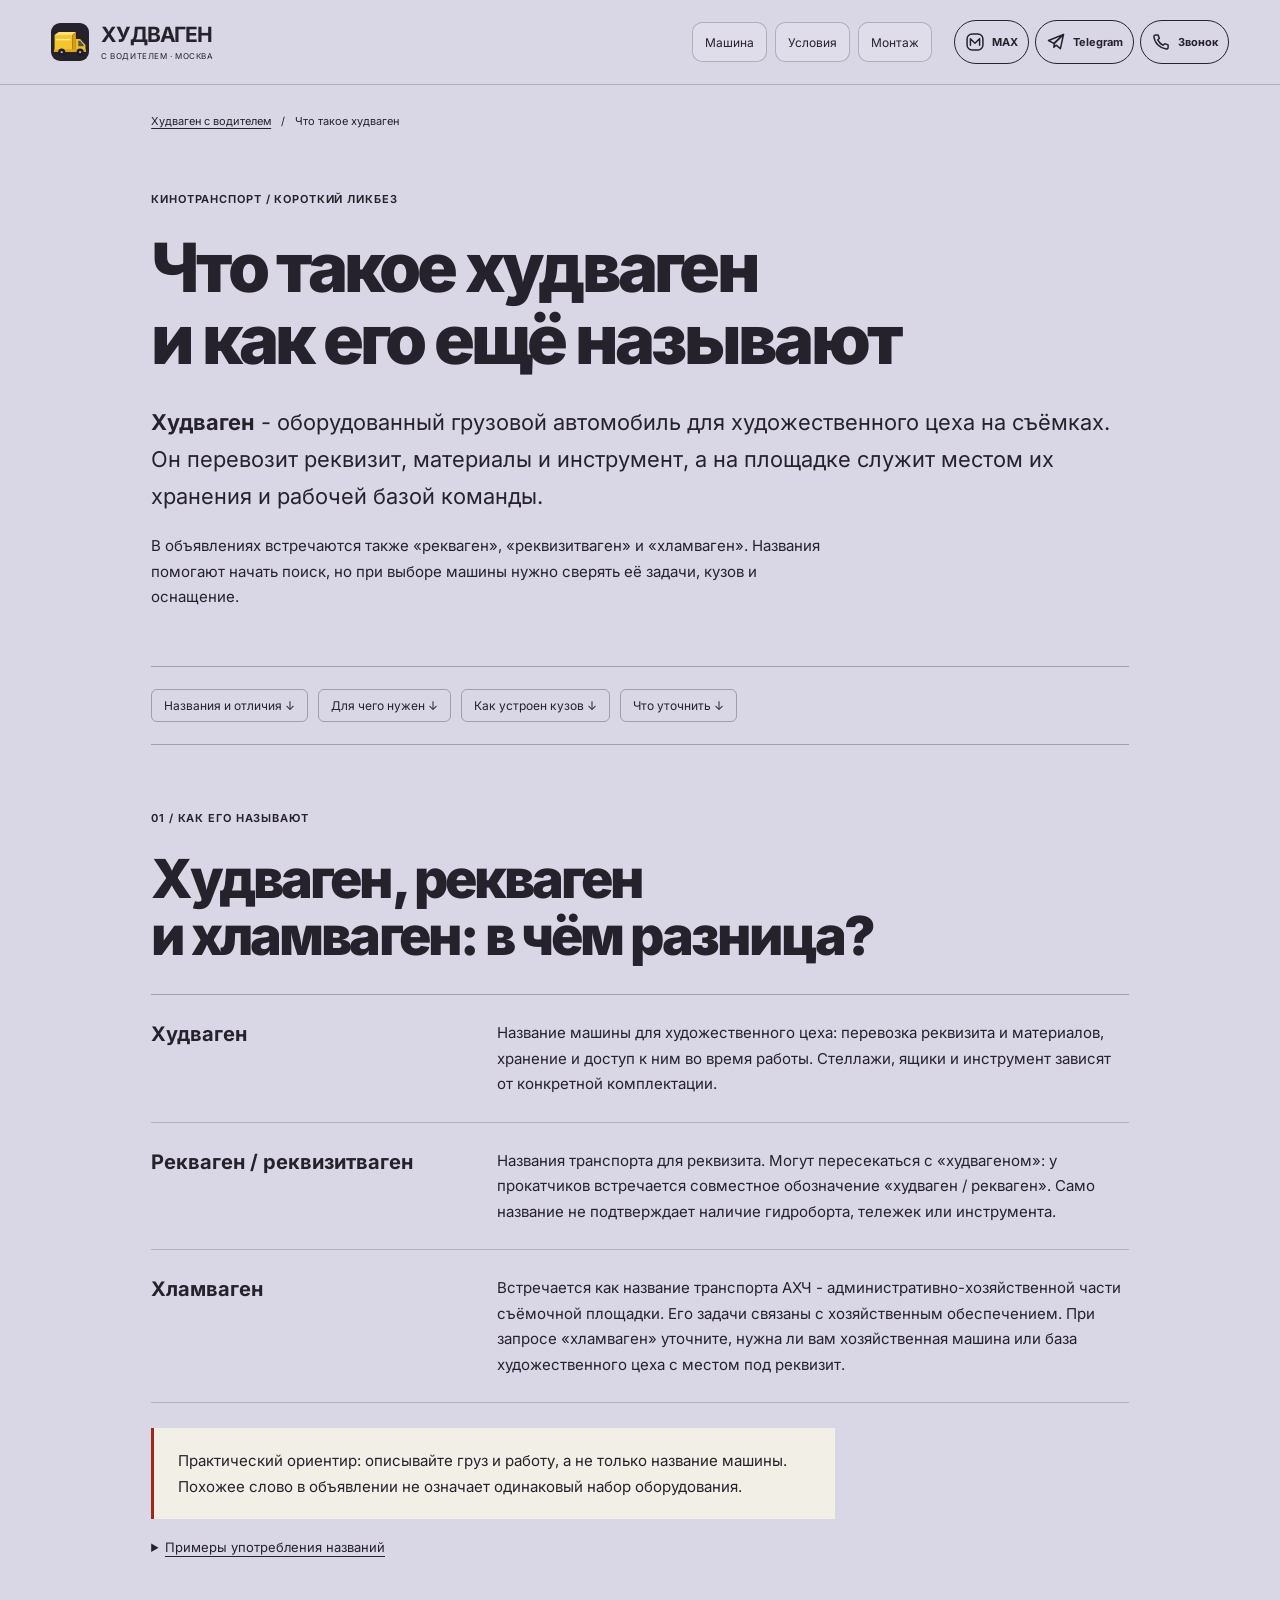
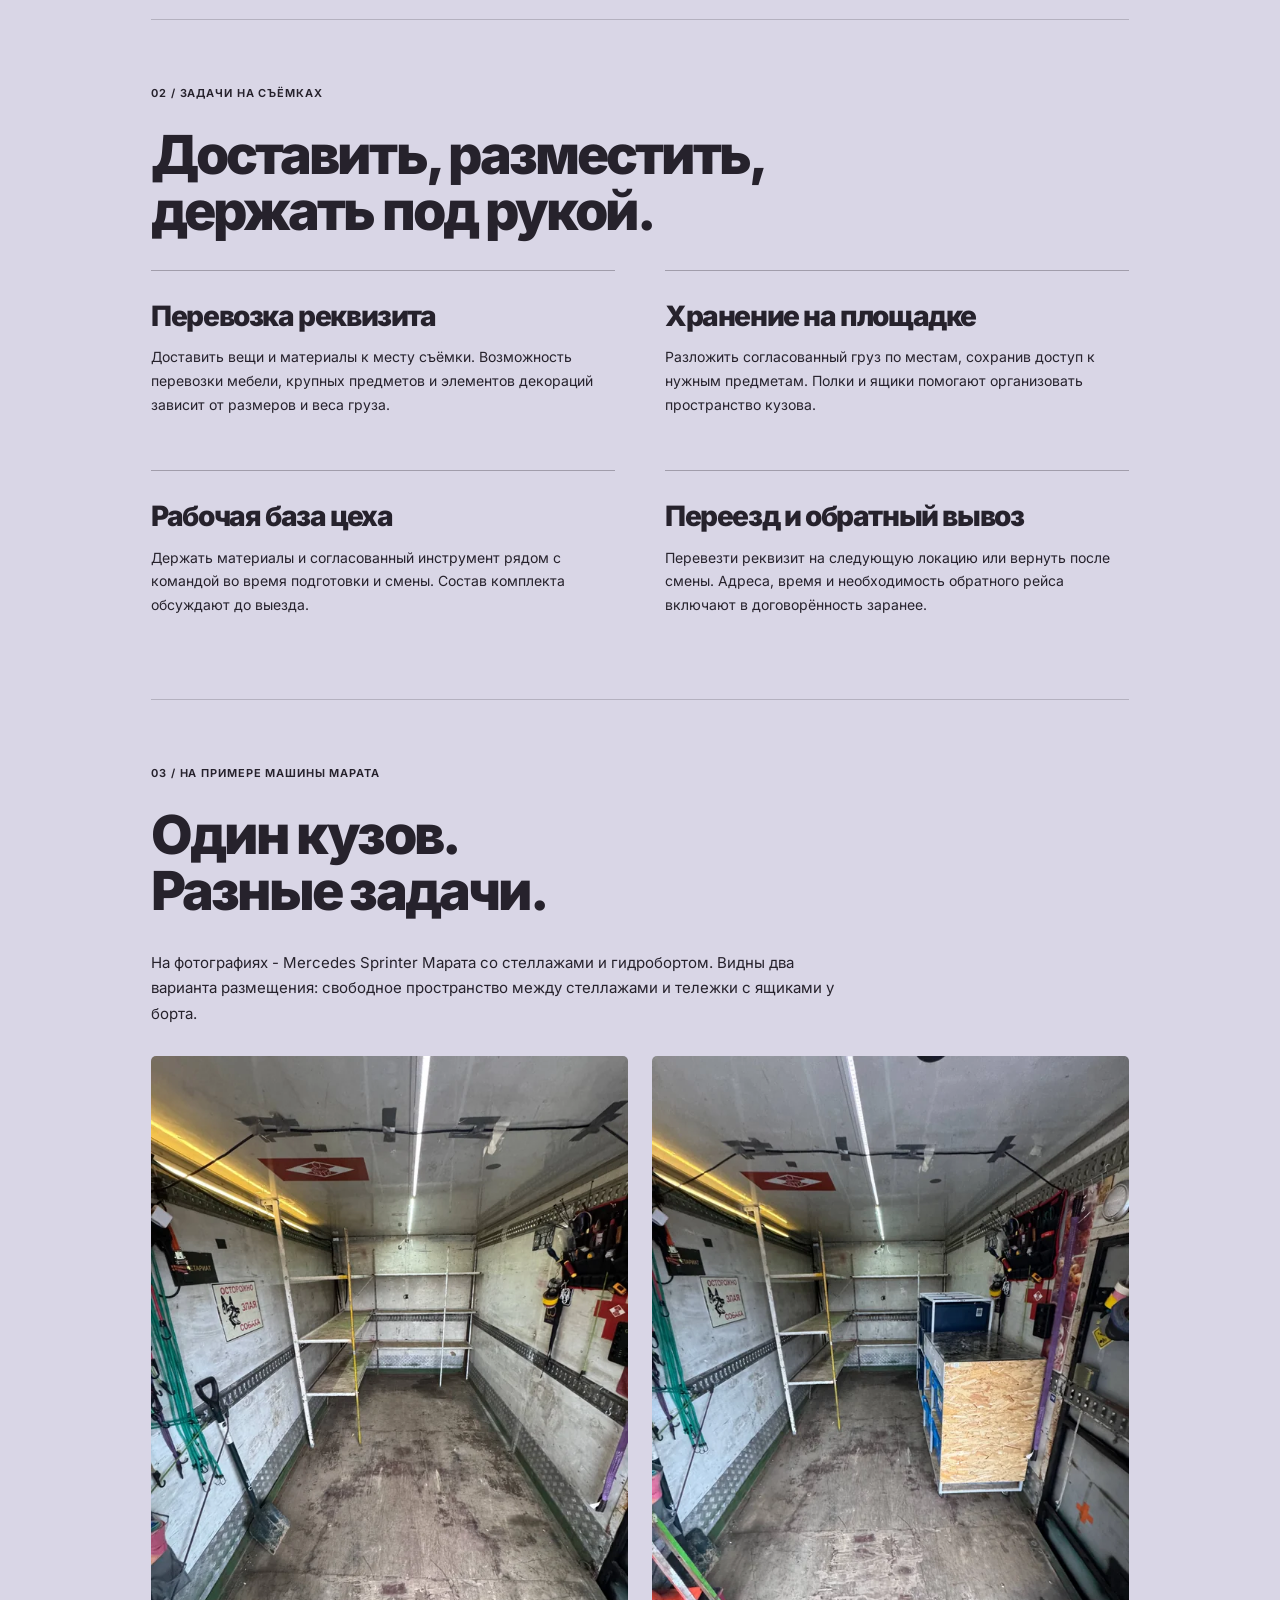
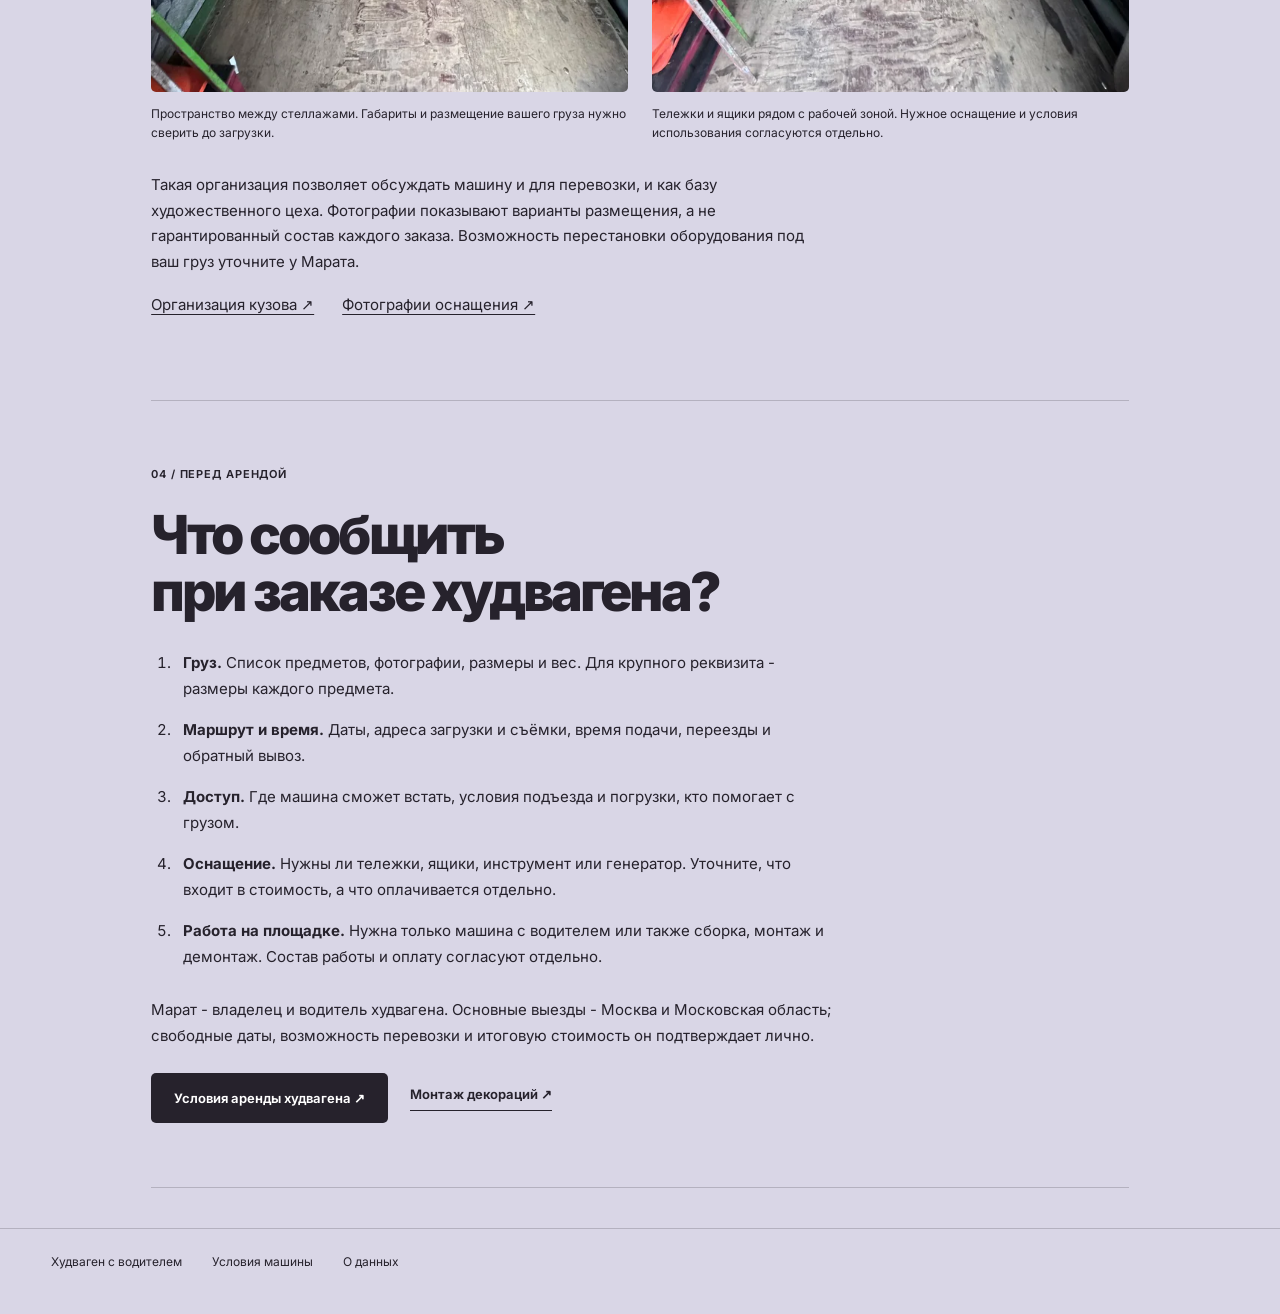
==== chto-takoe-hudvagen/index.html @ 96627cac "Add illustrated explainer of hudwagen names and uses" ====
<!doctype html>
<html lang="ru">
<head>
<meta charset="utf-8">
<meta name="viewport" content="width=device-width, initial-scale=1">
<meta name="theme-color" content="#d9d6e6">
<meta name="robots" content="index, follow">
<title>Что такое худваген, рекваген и хламваген | Худваген Марата</title>
<meta name="description" content="Для чего нужен худваген на съёмках, как его ещё называют и чем он отличается от хламвагена. Фото кузова, задачи машины и что уточнить перед арендой.">
<link rel="canonical" href="https://www.hudwagen.ru/chto-takoe-hudvagen/">
<meta property="og:type" content="article">
<meta property="og:locale" content="ru_RU">
<meta property="og:title" content="Что такое худваген, рекваген и хламваген | Худваген Марата">
<meta property="og:description" content="Для чего нужен худваген на съёмках, как его ещё называют и чем он отличается от хламвагена. Фото кузова, задачи машины и что уточнить перед арендой.">
<meta property="og:url" content="https://www.hudwagen.ru/chto-takoe-hudvagen/">
<link rel="icon" href="/site-final/assets/mark.svg?v=truck1" type="image/svg+xml">
<link rel="stylesheet" href="/concepts/shared/experience.css">
<link rel="stylesheet" href="/site-final/content.css?v=anchors20261013">
<link rel="preload" href="/assets/fonts/inter-cyrillic.woff2" as="font" type="font/woff2" crossorigin>
<script type="application/ld+json">{"@context":"https://schema.org","@graph":[{"@type":"Article","@id":"https://www.hudwagen.ru/chto-takoe-hudvagen/#article","headline":"Что такое худваген и как его ещё называют","description":"Для чего нужен худваген на съёмках, как его ещё называют и чем он отличается от хламвагена. Фото кузова, задачи машины и что уточнить перед арендой.","inLanguage":"ru-RU","mainEntityOfPage":"https://www.hudwagen.ru/chto-takoe-hudvagen/","image":"https://www.hudwagen.ru/site-final/assets/hudwagen-workspace-1280.webp"},{"@type":"BreadcrumbList","itemListElement":[{"@type":"ListItem","position":1,"name":"Худваген с водителем","item":"https://www.hudwagen.ru/"},{"@type":"ListItem","position":2,"name":"Что такое худваген","item":"https://www.hudwagen.ru/chto-takoe-hudvagen/"}]}]}</script>
<script src="/site-final/consent-metrika.js?v=20261004-goals" defer></script>
<link rel="stylesheet" href="/site-final/navigation.css?v=controls20261013"><script src="/site-final/navigation.js?v=controls20261013" defer></script><meta property="og:image" content="https://www.hudwagen.ru/site-final/assets/hudwagen-workspace-1280.webp"><link rel="stylesheet" href="/chto-takoe-hudvagen/article.css?v=20261013"></head>
<body class="content-site article-site">
<a class="skip" href="#main">К содержанию</a>
<header class="topbar site-topbar" id="top" tabindex="-1"><a class="brand" href="/"><img class="brand-truck" src="/site-final/assets/mark.svg" alt="" width="38" height="38"><span><b>ХУДВАГЕН</b><small>С ВОДИТЕЛЕМ · МОСКВА</small></span></a><nav class="top-links" aria-label="Разделы сайта"><a href="/#real">Машина</a><a href="/#terms">Условия</a><a href="/montazh-dekoracij/">Монтаж</a></nav><div class="header-contacts" role="group" aria-label="Связаться с Маратом"><a class="header-contact" href="https://max.ru/u/f9LHodD0cOJyWwkVK0IOzBzi9cnYJhqR4KUHkZVEpKO9ZInxwAOQDD3dlvk" target="_blank" rel="noopener noreferrer" aria-label="Написать Марату в MAX"><svg viewBox="0 0 24 24" fill="none" stroke="currentColor" stroke-width="1.8" stroke-linecap="round" stroke-linejoin="round" aria-hidden="true"><rect x="2.5" y="2.5" width="19" height="19" rx="6"/><path d="M6.5 16V8l5.5 5.5L17.5 8v8"/></svg><span class="contact-word">MAX</span></a><a class="header-contact" href="https://t.me/+79636981001" target="_blank" rel="noopener noreferrer" aria-label="Написать Марату в Telegram"><svg viewBox="0 0 24 24" fill="none" stroke="currentColor" stroke-width="1.8" stroke-linecap="round" stroke-linejoin="round" aria-hidden="true"><path d="m21 3-3.7 17-5.2-4.2-2.7 2.6.6-4.7L21 3Z"/><path d="M21 3 3 10.2l6.4 3.5L21 3Z"/></svg><span class="contact-word">Telegram</span></a><a class="header-contact" href="tel:+79636981001" aria-label="Позвонить Марату: +7 963 698-10-01"><svg viewBox="0 0 24 24" fill="none" stroke="currentColor" stroke-width="1.8" stroke-linecap="round" stroke-linejoin="round" aria-hidden="true"><path d="M5.5 3.5h3l1.5 4-2 2a15 15 0 0 0 6.5 6.5l2-2 4 1.5v3a2 2 0 0 1-2.2 2A17 17 0 0 1 3.5 5.7 2 2 0 0 1 5.5 3.5Z"/></svg><span class="contact-word">Звонок</span></a></div></header>
<main id="main" class="content-main">
<nav class="breadcrumbs" aria-label="Хлебные крошки"><a href="/">Худваген с водителем</a><span aria-hidden="true">/</span><span aria-current="page">Что такое худваген</span></nav>
<article>
<header class="article-hero">
<p class="eyebrow">КИНОТРАНСПОРТ / КОРОТКИЙ ЛИКБЕЗ</p>
<h1>Что такое худваген<br>и как его ещё называют</h1>
<p class="content-lead"><dfn>Худваген</dfn> - оборудованный грузовой автомобиль для художественного цеха на съёмках. Он перевозит реквизит, материалы и инструмент, а на площадке служит местом их хранения и рабочей базой команды.</p>
<p>В объявлениях встречаются также «рекваген», «реквизитваген» и «хламваген». Названия помогают начать поиск, но при выборе машины нужно сверять её задачи, кузов и оснащение.</p>
</header>
<nav class="content-toc" aria-label="В статье"><a href="#names">Названия и отличия ↓</a><a href="#tasks">Для чего нужен ↓</a><a href="#inside">Как устроен кузов ↓</a><a href="#before-rent">Что уточнить ↓</a></nav>
<section class="content-section" id="names">
<p class="eyebrow">01 / КАК ЕГО НАЗЫВАЮТ</p>
<h2>Худваген, рекваген<br>и хламваген: в чём разница?</h2>
<dl class="term-list">
<div><dt>Худваген</dt><dd>Название машины для художественного цеха: перевозка реквизита и материалов, хранение и доступ к ним во время работы. Стеллажи, ящики и инструмент зависят от конкретной комплектации.</dd></div>
<div><dt>Рекваген / реквизитваген</dt><dd>Названия транспорта для реквизита. Могут пересекаться с «худвагеном»: у прокатчиков встречается совместное обозначение «худваген / рекваген». Само название не подтверждает наличие гидроборта, тележек или инструмента.</dd></div>
<div><dt>Хламваген</dt><dd>Встречается как название транспорта АХЧ - административно-хозяйственной части съёмочной площадки. Его задачи связаны с хозяйственным обеспечением. При запросе «хламваген» уточните, нужна ли вам хозяйственная машина или база художественного цеха с местом под реквизит.</dd></div>
</dl>
<p class="article-note">Практический ориентир: описывайте груз и работу, а не только название машины. Похожее слово в объявлении не означает одинаковый набор оборудования.</p>
<details class="article-sources"><summary>Примеры употребления названий</summary><p>В каталоге <a href="https://mediaservice.moscow/">«Медиасервиса»</a> есть совместное обозначение «худваген / рекваген», у <a href="https://challengefilm.ru/arenda-specializirovannogo-transporta">«Челлендж Фильм»</a> - «худваген и реквизитваген». В <a href="https://kino-bank.com/obsluzhivanie-ploshchadki/akhch-transport-i-oborudovanie/">«Кино-банке»</a> хламваген отнесён к транспорту АХЧ. Это примеры употребления, а не единый стандарт комплектации.</p></details>
</section>
<section class="content-section" id="tasks">
<p class="eyebrow">02 / ЗАДАЧИ НА СЪЁМКАХ</p>
<h2>Доставить, разместить,<br>держать под рукой.</h2>
<div class="service-grid">
<div><h3>Перевозка реквизита</h3><p>Доставить вещи и материалы к месту съёмки. Возможность перевозки мебели, крупных предметов и элементов декораций зависит от размеров и веса груза.</p></div>
<div><h3>Хранение на площадке</h3><p>Разложить согласованный груз по местам, сохранив доступ к нужным предметам. Полки и ящики помогают организовать пространство кузова.</p></div>
<div><h3>Рабочая база цеха</h3><p>Держать материалы и согласованный инструмент рядом с командой во время подготовки и смены. Состав комплекта обсуждают до выезда.</p></div>
<div><h3>Переезд и обратный вывоз</h3><p>Перевезти реквизит на следующую локацию или вернуть после смены. Адреса, время и необходимость обратного рейса включают в договорённость заранее.</p></div>
</div>
</section>
<section class="content-section" id="inside">
<p class="eyebrow">03 / НА ПРИМЕРЕ МАШИНЫ МАРАТА</p>
<h2>Один кузов.<br>Разные задачи.</h2>
<p>На фотографиях - Mercedes Sprinter Марата со стеллажами и гидробортом. Видны два варианта размещения: свободное пространство между стеллажами и тележки с ящиками у борта.</p>
<div class="article-photos">
<figure><img src="/site-final/assets/hudwagen-cargo-space-640.webp" srcset="/site-final/assets/hudwagen-cargo-space-640.webp 640w, /site-final/assets/hudwagen-cargo-space-1280.webp 1280w" sizes="(max-width:700px) calc(100vw - 40px), 460px" width="640" height="853" alt="Кузов худвагена Марата: стеллажи вдоль бортов и свободное пространство между ними" loading="lazy" decoding="async"><figcaption>Пространство между стеллажами. Габариты и размещение вашего груза нужно сверить до загрузки.</figcaption></figure>
<figure><img src="/site-final/assets/hudwagen-workspace-640.webp" srcset="/site-final/assets/hudwagen-workspace-640.webp 640w, /site-final/assets/hudwagen-workspace-1280.webp 1280w" sizes="(max-width:700px) calc(100vw - 40px), 460px" width="640" height="853" alt="Рабочее пространство худвагена с тележками, ящиками и инструментом у борта" loading="lazy" decoding="async"><figcaption>Тележки и ящики рядом с рабочей зоной. Нужное оснащение и условия использования согласуются отдельно.</figcaption></figure>
</div>
<p>Такая организация позволяет обсуждать машину и для перевозки, и как базу художественного цеха. Фотографии показывают варианты размещения, а не гарантированный состав каждого заказа. Возможность перестановки оборудования под ваш груз уточните у Марата.</p>
<p class="article-links"><a href="/#configuration">Организация кузова ↗</a><a href="/#equipment">Фотографии оснащения ↗</a></p>
</section>
<section class="content-section" id="before-rent">
<p class="eyebrow">04 / ПЕРЕД АРЕНДОЙ</p>
<h2>Что сообщить<br>при заказе худвагена?</h2>
<ol class="article-checklist">
<li><strong>Груз.</strong> Список предметов, фотографии, размеры и вес. Для крупного реквизита - размеры каждого предмета.</li>
<li><strong>Маршрут и время.</strong> Даты, адреса загрузки и съёмки, время подачи, переезды и обратный вывоз.</li>
<li><strong>Доступ.</strong> Где машина сможет встать, условия подъезда и погрузки, кто помогает с грузом.</li>
<li><strong>Оснащение.</strong> Нужны ли тележки, ящики, инструмент или генератор. Уточните, что входит в стоимость, а что оплачивается отдельно.</li>
<li><strong>Работа на площадке.</strong> Нужна только машина с водителем или также сборка, монтаж и демонтаж. Состав работы и оплату согласуют отдельно.</li>
</ol>
<p>Марат - владелец и водитель худвагена. Основные выезды - Москва и Московская область; свободные даты, возможность перевозки и итоговую стоимость он подтверждает лично.</p>
<div class="content-actions"><a class="btn" href="/#terms">Условия аренды худвагена ↗</a><a class="text-link" href="/montazh-dekoracij/">Монтаж декораций ↗</a></div>
</section>
</article>
</main>
<footer class="content-footer"><a href="/">Худваген с водителем</a><a href="/#terms">Условия машины</a><a href="/site-final/privacy.html">О данных</a></footer>
<a class="back-to-top" href="#top" aria-label="Наверх, к разделам сайта" hidden><span aria-hidden="true">↑</span> Наверх</a></body>
</html>
---- concepts/shared/experience.css ----
@font-face{font-family:Inter;src:url('../../assets/fonts/inter-cyrillic.woff2') format('woff2');font-weight:100 900;font-display:swap;unicode-range:U+0400-052F,U+2DE0-2DFF,U+A640-A69F,U+FE2E-FE2F}@font-face{font-family:Inter;src:url('../../assets/fonts/inter-latin.woff2') format('woff2');font-weight:100 900;font-display:swap}
:root{--ink:#232127;--paper:#eeeae0;--acid:#e8ff4f;--orange:#ff653c;--line:rgba(35,33,39,.22);--pad:clamp(20px,4vw,70px)}*{box-sizing:border-box}html{scroll-behavior:smooth;scroll-padding-top:90px}body{margin:0;font-family:Inter,Arial,sans-serif;color:var(--ink);background:var(--paper);font-size:15px;-webkit-font-smoothing:antialiased}a{color:inherit;text-decoration:none}button,input{font:inherit}button,a,input{-webkit-tap-highlight-color:transparent}button{color:inherit;cursor:pointer}button:disabled{cursor:default}a:focus-visible,button:focus-visible,input:focus-visible,summary:focus-visible{outline:3px solid currentColor;outline-offset:5px}button{border:0}img{display:block;max-width:100%;object-fit:cover}svg{display:block}h1,h2,h3,p,figure{margin:0}h1,h2,h3{font-weight:850;letter-spacing:-.075em;line-height:.94}h2{font-size:clamp(46px,7vw,112px)}p{line-height:1.6}::selection{background:#ff653c;color:#17151a}.skip{position:fixed;left:20px;top:-100px;background:#fff;color:#000;padding:12px;z-index:200}.skip:focus{top:12px}.sr{position:absolute;width:1px;height:1px;padding:0;margin:-1px;overflow:hidden;clip:rect(0,0,0,0);white-space:nowrap;border:0}.eyebrow,.micro{font-size:11px;font-weight:650;letter-spacing:.08em;text-transform:uppercase}.wrap{padding-inline:var(--pad)}.topbar{position:relative;z-index:20;padding:20px var(--pad);display:flex;align-items:center;justify-content:space-between;border-bottom:1px solid var(--line);gap:24px}.brand{display:flex;align-items:center;gap:12px}.brand b{font-size:25px;letter-spacing:-.065em;line-height:1}.brand small{display:block;font-size:9px;letter-spacing:.13em;margin-top:5px}.brand-symbol{font-size:37px;font-weight:900;letter-spacing:-.18em;transform:rotate(-12deg);width:44px}.topbar nav{display:flex;gap:24px;align-items:center;font-size:12px}.top-phone{font-size:13px;font-weight:700;white-space:nowrap}.topbar .nav-date{border:1px solid currentColor;border-radius:30px;padding:12px 18px}.concept-switch{position:fixed;z-index:60;bottom:22px;left:var(--pad);display:flex;align-items:center;gap:3px;padding:5px;background:#fffdf0;box-shadow:0 3px 30px #0002;border-radius:100px;color:#232127}.concept-switch>a{display:grid;place-items:center;width:34px;height:34px;border-radius:50%;font-size:12px}.concept-switch>a[aria-current=page]{background:#232127;color:#fff}.concept-switch .switch-home{width:auto;padding-inline:12px;font-size:10px;letter-spacing:.04em}.contact-dock{position:fixed;z-index:60;bottom:22px;right:var(--pad);display:flex;align-items:center;background:#232127;color:#fffdf0;border:1px solid #ffffff30;border-radius:100px;box-shadow:0 3px 30px #0002;padding:6px;gap:4px}.contact-dock a,.contact-dock button{padding:11px 16px;border-radius:50px;font-size:12px;background:transparent;color:inherit}.contact-dock .dock-call{background:#e8ff4f;color:#232127}.btn{display:inline-flex;align-items:center;justify-content:space-between;gap:32px;background:var(--ink);color:var(--paper);border-radius:4px;padding:18px 23px;font-size:13px;font-weight:650;min-height:54px}.btn .arrow{font-size:24px;line-height:.6}.btn.light{background:var(--paper);color:var(--ink)}.btn.acid{background:var(--acid);color:#232127}.text-link{display:inline-flex;align-items:center;gap:24px;font-weight:650;border-bottom:1px solid;padding-bottom:6px}.section-head{display:flex;align-items:flex-start;justify-content:space-between;gap:32px;margin-bottom:48px}.section-head p{max-width:320px;font-size:14px}.contact-section{padding:110px var(--pad) 120px;background:var(--acid);color:#232127}.contact-section .eyebrow{margin-bottom:32px}.contact-section h2{max-width:1050px;margin-bottom:40px}.contact-number{font-size:clamp(26px,4.3vw,65px);letter-spacing:-.05em;font-weight:750;display:block;width:fit-content;border-bottom:2px solid;margin-bottom:30px}.contact-links{display:flex;flex-wrap:wrap;gap:12px;align-items:center}.contact-links button{background:transparent;color:inherit;border:1px solid;padding:18px 25px;border-radius:4px;min-height:54px}.footer-note{display:flex;justify-content:space-between;gap:24px;margin-top:70px;padding-top:25px;border-top:1px solid #23212740;font-size:11px}.contact-section .context{margin:24px 0;max-width:550px}.max-info{background:#fffdf1;border:0;border-radius:16px;padding:38px;max-width:min(490px,calc(100% - 30px));color:#232127;box-shadow:0 20px 120px #0006}.max-info::backdrop{background:#16151bbf;backdrop-filter:blur(8px)}.max-info h2{font-size:40px;margin:24px 0}.max-info p{font-size:14px}.max-info input{font-size:22px;border:1px solid #bbb;background:transparent;width:100%;padding:14px;margin:20px 0;border-radius:5px}.max-info .close-dialog{float:right;background:transparent;padding:3px 8px;font-size:25px}.max-info .max-actions{display:flex;gap:12px;flex-wrap:wrap}.max-info .copy-status{min-height:45px;font-size:12px;margin-top:12px}.max-fallback{font-size:12px;margin-top:18px}.max-fallback summary{cursor:pointer}.channel{position:relative;display:grid;grid-template-columns:1fr 1fr;background:#ff653c;color:#231e21;overflow:hidden;min-height:600px}.channel-copy{padding:80px var(--pad);display:flex;flex-direction:column;align-items:flex-start;justify-content:center}.channel h2{font-size:clamp(48px,5.5vw,87px);margin:28px 0 35px}.channel-photo{position:relative;margin:40px 40px 40px 0;min-height:430px;overflow:hidden;transform:rotate(3deg);border:12px solid #262329}.channel-photo img{width:100%;height:100%;position:absolute;object-position:center 45%}.channel-photo .play{position:absolute;inset:0;display:grid;place-items:center}.play span{display:grid;place-items:center;font-size:32px;border:1px solid #fffa;color:#fff;width:85px;height:85px;border-radius:100%;backdrop-filter:blur(8px)}.channel-photo figcaption{position:absolute;bottom:15px;left:20px;right:20px;color:#fff;display:flex;justify-content:space-between;font-size:10px;text-shadow:0 1px 8px #000}.channel .caption{font-size:11px;margin-top:20px}.real-photos{padding:100px var(--pad);background:#1f1d22;color:#efeadd}.photo-grid{display:grid;grid-template-columns:1.2fr .8fr 1fr;gap:22px}.photo-grid figure:nth-child(2){padding-top:110px}.photo-grid figure:nth-child(3){padding-top:40px}.photo-grid img{width:100%;aspect-ratio:3/4;filter:saturate(.8)}.photo-grid figcaption{display:flex;justify-content:space-between;gap:15px;font-size:11px;margin-top:16px}.details-section{padding:100px var(--pad);background:#efecdf;color:#232127}.rates{display:grid;grid-template-columns:1.15fr 1fr;gap:8vw;margin:60px 0}.base-rate{font-size:clamp(64px,10vw,150px);letter-spacing:-.08em;font-weight:850;line-height:1}.base-rate small{display:block;font-size:14px;letter-spacing:0;font-weight:450;margin-top:18px}.rate-rows>div{display:flex;justify-content:space-between;gap:30px;padding:20px 0;border-bottom:1px solid #23212740;font-size:13px}.rate-rows b{white-space:nowrap}.details-section .fine{font-size:12px;max-width:740px}.faq{margin-top:60px;border-top:1px solid #23212750}.faq details{border-bottom:1px solid #23212750;padding:20px 0}.faq summary{cursor:pointer;font-size:18px;font-weight:650;letter-spacing:-.035em}.faq p{padding:18px 0 5px;max-width:700px;font-size:14px}.reveal{opacity:1}.js .reveal{opacity:0;transform:translateY(32px);transition:opacity .8s,transform .8s}.js .reveal.in{opacity:1;transform:none}
/* C - sculptural scroll story */
body.experience-c{--paper:#d9d6e6;background:var(--paper)}.c-intro{position:relative;min-height:calc(100svh - 91px);display:flex;flex-direction:column;align-items:center;text-align:center;padding:35px var(--pad) 24px;isolation:isolate;overflow:hidden}.c-intro .eyebrow{z-index:2}.c-title{position:relative;z-index:1;font-size:clamp(72px,12vw,190px);line-height:.77;letter-spacing:-.085em;margin-top:30px;font-weight:900}.c-title span{display:block}.c-title .outline{color:transparent;-webkit-text-stroke:1.5px var(--ink)}.hero-vehicle{width:100%;height:clamp(270px,41vw,550px);position:relative;margin-top:clamp(-120px,-8vw,-40px);z-index:2}.hero-vehicle canvas{width:100%;height:100%;display:block}.vehicle-fallback{height:100%;width:100%;object-fit:contain}.js .vehicle-fallback{display:none}.van-canvas{display:none}.js .van-canvas{display:block}.c-ring{position:absolute;left:20%;right:20%;bottom:10%;height:16%;border:1px solid #65617144;border-radius:50%;transform:rotate(-7deg);z-index:-1}.hero-bottom{width:100%;display:flex;align-items:flex-end;justify-content:space-between;gap:25px;margin-top:-15px;text-align:left;z-index:3}.hero-bottom p{font-size:13px;max-width:300px}.scroll-cue{display:flex;align-items:center;gap:14px;font-size:11px}.scroll-cue span{width:48px;height:48px;border:1px solid #23212770;border-radius:50%;display:grid;place-items:center;font-size:23px}.c-number{position:absolute;right:var(--pad);top:90px;font-size:11px;writing-mode:vertical-rl;letter-spacing:.12em}.sticker{position:absolute;left:11%;top:43%;width:110px;height:110px;display:flex;align-items:center;justify-content:center;text-align:center;background:var(--orange);border-radius:50%;font-size:11px;font-weight:750;line-height:1.3;transform:rotate(-15deg);z-index:3}.story-scroll{position:relative;height:420svh;background:#ff653c}.story-stage{position:sticky;top:0;height:100svh;min-height:620px;overflow:hidden;background:var(--story-bg,#ff653c);color:var(--story-ink,#232127);transition:background .45s,color .45s;isolation:isolate}.story-top{position:absolute;top:35px;left:var(--pad);right:var(--pad);display:flex;justify-content:space-between;z-index:3}.story-word{position:absolute;top:14%;left:var(--pad);font-size:clamp(76px,13.5vw,210px);font-weight:900;letter-spacing:-.08em;line-height:.85;opacity:.16;pointer-events:none}.story-vehicle{position:absolute;width:100%;height:70%;top:8%;left:0}.story-vehicle canvas{width:100%;height:100%}.story-copy{position:absolute;bottom:115px;left:var(--pad);width:30%;z-index:3}.story-copy h2{font-size:clamp(32px,4vw,64px);margin:12px 0 18px}.story-copy p{font-size:13px;max-width:350px}.story-detail{position:absolute;bottom:130px;right:var(--pad);width:190px;z-index:4;transform:rotate(5deg);border:7px solid #fffdf0;background:#fffdf0;box-shadow:0 8px 25px #0002}.story-detail img{aspect-ratio:1;object-position:center 40%;width:100%}.story-detail figcaption{font-size:9px;padding:8px 2px 2px;color:#232127}.story-controls{position:absolute;left:var(--pad);right:var(--pad);bottom:40px;z-index:5;display:flex;gap:8px}.story-controls button{position:relative;background:transparent;color:inherit;padding:18px 0 8px;border-top:2px solid #23212740;flex:1;text-align:left;font-size:11px;transition:border-color .25s,opacity .25s;opacity:.65}.story-controls button[aria-pressed=true]{border-top-color:currentColor;opacity:1}.story-controls b{margin-right:12px}.story-note{font-size:10px;position:absolute;top:75px;right:var(--pad);opacity:.65;max-width:150px;text-align:right}.story-static{display:none}.nojs-story{padding:60px var(--pad);background:var(--orange)}.manifesto{padding:110px var(--pad);background:#e8ff4f;color:#232127;position:relative;overflow:hidden}.manifesto .eyebrow{margin-bottom:40px}.manifesto h2{font-size:clamp(45px,7.8vw,125px);max-width:1300px}.manifesto h2 em{font-family:Georgia,serif;font-weight:400}.manifesto-bottom{display:flex;justify-content:space-between;gap:30px;margin-top:55px;border-top:1px solid #23212750;padding-top:24px}.manifesto-bottom p{max-width:460px;font-size:14px}.orbit-mark{font-size:130px;line-height:.6}
/* A - the edit room */
body.experience-a{--paper:#efe9d9;--ink:#251e22;--orange:#fd4429;background:var(--paper)}.a-hero{padding:40px var(--pad) 80px;position:relative;overflow:hidden}.a-kicker{display:flex;justify-content:space-between;gap:25px}.a-title{font-size:clamp(82px,17vw,280px);letter-spacing:-.095em;line-height:.75;margin:42px 0 0;position:relative;z-index:3}.a-title span{display:block;margin-left:19%;color:var(--orange);font-style:italic;font-family:Georgia,serif;font-weight:400;letter-spacing:-.1em}.a-collage{height:520px;position:relative;margin-top:-52px;max-width:1300px;margin-inline:auto}.a-photo{position:absolute;overflow:hidden;border:10px solid #251e22;box-shadow:0 10px 40px #0002}.a-photo img{width:100%;height:100%;filter:saturate(.7)}.a-photo.one{left:17%;top:15px;width:37%;height:475px;transform:rotate(-9deg)}.a-photo.two{left:53%;top:85px;width:29%;height:355px;transform:rotate(9deg)}.a-ticket{position:absolute;right:0;top:130px;z-index:3;background:var(--orange);border-radius:50%;width:150px;height:150px;display:grid;place-content:center;text-align:center;font-size:13px;font-weight:750;transform:rotate(14deg)}.a-photo figcaption{position:absolute;bottom:12px;left:12px;right:12px;display:flex;justify-content:space-between;color:#fff;font-size:10px;text-shadow:0 2px 10px #000}.a-tape{position:absolute;z-index:4;top:280px;left:-3%;background:#d8fe40;transform:rotate(-5deg);font-size:clamp(18px,2.5vw,40px);font-weight:800;letter-spacing:-.045em;padding:12px 28px;white-space:nowrap;box-shadow:0 2px 4px #0001}.a-hero-footer{display:grid;grid-template-columns:1fr 1fr 1fr;gap:40px;position:relative;z-index:4;margin-top:20px;align-items:end}.a-hero-footer p{font-size:13px;max-width:270px}.a-hero-footer .btn{justify-self:start}.clapper-button{background:#251e22;color:#eee9d9;border-radius:50%;width:90px;height:90px;font-size:12px;font-weight:750;justify-self:end;border:1px solid #aaa;position:relative}.clapper-button::before{content:'✳';font-size:22px;display:block;margin-bottom:4px}.a-marquee{overflow:hidden;background:var(--orange);padding:25px 0;transform:rotate(-2deg);width:102%;margin-left:-1%}.a-marquee div{font-size:clamp(32px,5vw,80px);font-weight:850;letter-spacing:-.06em;white-space:nowrap;transform:translateX(var(--strip-shift,-3%));will-change:transform}.a-edit{padding:100px var(--pad);background:#251e22;color:#eee9d9}.a-edit h2{font-size:clamp(55px,9vw,140px)}.edit-deck{position:relative;display:grid;grid-template-columns:1.45fr .8fr;gap:60px;margin-top:55px}.edit-image{position:relative;border-block:20px solid #141215;aspect-ratio:1.3;overflow:hidden}.edit-image::before,.edit-image::after{content:'';position:absolute;left:0;right:0;height:7px;background:repeating-linear-gradient(90deg,#e5deca 0 10px,transparent 10px 26px);z-index:4}.edit-image::before{top:8px}.edit-image::after{bottom:8px}.edit-image img{width:100%;height:100%;object-position:center 40%;transition:opacity .15s,transform .5s}.edit-image.switching img{opacity:.2;transform:scale(1.05)}.edit-text{align-self:center}.edit-counter{font-size:70px;font-weight:850;color:var(--orange);letter-spacing:-.06em}.edit-text h3{font-size:42px;margin:20px 0}.edit-text p{max-width:340px;font-size:14px}.edit-nav{display:flex;gap:12px;margin-top:30px}.edit-nav button{width:54px;height:54px;border:1px solid #eeeeaa60;border-radius:50%;background:transparent;color:inherit;font-size:24px}.edit-timeline{display:flex;gap:6px;margin-top:35px}.edit-timeline button{flex:1;min-height:65px;background:#3b3439;color:#eee9d9;padding:15px;text-align:left;font-size:11px;border-bottom:3px solid transparent}.edit-timeline button[aria-pressed=true]{border-color:var(--orange);background:#554044}.a-shutter{position:fixed;inset:0;pointer-events:none;z-index:90;display:grid;place-content:center;color:#efebdf;font-size:clamp(80px,20vw,260px);font-weight:900;letter-spacing:-.075em;opacity:0;visibility:hidden;background:#fc4327;clip-path:inset(50% 0)}.a-shutter.run{animation:shutter 1.15s cubic-bezier(.65,0,.35,1) forwards}@keyframes shutter{0%{clip-path:inset(50% 0);opacity:1;visibility:visible}30%,60%{clip-path:inset(0);opacity:1}100%{clip-path:inset(50% 0);opacity:1;visibility:hidden}}
/* B - a tiny production world */
body.experience-b{--paper:#f0efe4;--ink:#183928;--acid:#eeff54;background:var(--paper)}.experience-b .topbar{background:#f0efe4}.b-hero{background:#123fc7;color:#f0efe4;padding:35px var(--pad) 25px;position:relative;overflow:hidden}.b-hero .eyebrow{display:flex;justify-content:space-between}.b-title{font-size:clamp(65px,11.8vw,190px);line-height:.78;letter-spacing:-.08em;margin:36px 0 0;position:relative;z-index:2;pointer-events:none}.b-title span{display:block;text-align:right;color:#eeff54}.map-stage{height:clamp(340px,40vw,600px);position:relative;margin-top:-45px}.map-stage svg{width:100%;height:100%;overflow:visible}.map-floor{filter:drop-shadow(0 26px 15px #08287b99)}.map-van{transition:transform 1.6s cubic-bezier(.55,.05,.25,1)}.map-van .van-body{transform-origin:center}.map-van.moving .van-body{animation:bump .16s linear 8}@keyframes bump{50%{transform:translateY(-2px)}}.map-node{cursor:pointer}.map-node circle{transition:fill .25s,r .25s}.map-node:focus-visible{outline:none}.map-node:focus-visible circle{stroke:#fff;stroke-width:6}.map-node[aria-pressed=true] circle{fill:#eeff54}.map-node text{font-family:Inter,Arial;font-weight:750;font-size:16px;pointer-events:none}.b-map-caption{position:absolute;bottom:20px;right:0;transform:rotate(8deg);border-radius:50%;background:#ff7752;color:#183928;width:135px;height:135px;display:flex;align-items:center;justify-content:center;text-align:center;font-size:12px;font-weight:750;padding:25px}.b-controls{display:grid;grid-template-columns:1.2fr 1.8fr;gap:45px;position:relative;z-index:3;margin-top:-10px;align-items:end}.b-status .eyebrow{color:#eeff54;margin-bottom:12px}.b-status h2{font-size:34px;margin-bottom:12px}.b-status p{font-size:13px;max-width:360px;min-height:43px}.b-stops{display:grid;grid-template-columns:repeat(4,1fr);border-top:1px solid #fff5}.b-stops button{background:transparent;color:inherit;padding:18px 8px;border-bottom:3px solid transparent;text-align:left;font-size:11px}.b-stops button b{font-size:21px;display:block;margin-bottom:8px}.b-stops button[aria-pressed=true]{color:#eeff54;border-color:#eeff54}.map-disclaimer{font-size:9px;color:#dae2ff;position:absolute;bottom:5px;left:5px}.b-main{padding:110px var(--pad);background:#eeff54;color:#183928}.b-main h2{font-size:clamp(48px,8vw,135px);max-width:1200px}.b-story-grid{display:grid;grid-template-columns:1fr 1fr;gap:9vw;margin-top:60px;align-items:center}.b-photo{transform:rotate(-4deg);position:relative;border:12px solid #fffdf0;box-shadow:0 10px 35px #1337231a}.b-photo img{aspect-ratio:1.2;width:100%;object-position:center 40%}.b-statement{font-size:clamp(25px,3vw,45px);letter-spacing:-.05em;line-height:1.2;font-weight:650}.b-statement p{font-size:14px;letter-spacing:0;font-weight:400;margin-top:30px;max-width:390px}.experience-b .channel{background:#f3abd2;color:#183928}.experience-b .contact-section{background:#123fc7;color:#fff}.experience-b .contact-links .btn{background:#eeff54;color:#183928}.experience-b .footer-note{border-color:#fff5}.b-bubble{font-size:80px;text-align:right;margin-top:20px}.review-page{background:#ddd9e7;min-height:100svh}.review-intro{padding:70px var(--pad) 45px}.review-intro h1{font-size:clamp(62px,10vw,150px);max-width:1000px}.review-intro p{max-width:590px;margin-top:28px}.review-grid{display:grid;grid-template-columns:repeat(3,1fr);gap:20px;padding:20px var(--pad) 120px}.review-card{position:relative;padding:32px;min-height:420px;display:flex;flex-direction:column;justify-content:space-between;overflow:hidden;transition:transform .3s}.review-card:hover{transform:translateY(-8px)}.review-card .letter{font-size:clamp(100px,15vw,230px);line-height:.85;letter-spacing:-.08em}.review-card h2{font-size:38px;margin:25px 0 12px}.review-card p{font-size:12px;max-width:300px}.review-card>span:last-child{margin-top:28px;font-size:12px}.review-card.a{background:#efead8;color:#fc4429}.review-card.b{background:#123fc7;color:#edff54}.review-card.c{background:#ff663e;color:#252129}.review-card .little-label{position:absolute;top:26px;right:25px;font-size:10px;border:1px solid;padding:8px 12px;border-radius:20px}.review-card.b .letter{transform:rotate(-12deg)}.review-card.c .letter{font-style:italic;font-family:Georgia,serif}
@media(min-width:1500px){.c-intro{min-height:900px}.hero-vehicle{max-height:560px}}@media(max-width:1000px){.topbar nav .nav-section{display:none}.sticker{left:4%;top:45%;width:90px;height:90px;font-size:10px}.story-copy{width:40%}.a-collage{height:440px}.a-photo.one{height:400px;width:40%;left:13%}.a-photo.two{height:320px;width:33%;left:51%}.a-ticket{width:110px;height:110px;font-size:11px;top:160px}.a-tape{top:260px}.edit-deck{gap:30px}.edit-text h3{font-size:33px}.review-grid{gap:12px}.review-card{padding:24px}.review-card h2{font-size:32px}.b-map-caption{width:110px;height:110px;font-size:10px}.channel-photo{margin-right:25px}.channel-copy{padding-block:60px}}
@media(max-width:700px){html{scroll-padding-top:20px}.topbar{padding-block:17px;gap:12px}.brand b{font-size:22px}.brand-symbol{font-size:30px;width:35px}.brand small{font-size:8px}.topbar nav{gap:12px}.topbar .nav-date{display:none}.top-phone{font-size:11px}.concept-switch{bottom:14px;left:12px;padding:4px}.concept-switch .switch-home{display:none}.concept-switch>a{width:29px;height:31px;font-size:11px}.contact-dock{bottom:14px;right:12px;padding:5px;gap:0}.contact-dock a,.contact-dock button{padding:11px 12px;font-size:11px}.contact-dock .phone-word{display:none}.section-head{display:block;margin-bottom:30px}.section-head p{margin-top:25px}.c-intro{min-height:740px;min-height:calc(100svh - 79px);padding-top:35px;justify-content:flex-start}.c-title{font-size:16.4vw;margin-top:32px;line-height:.84}.hero-vehicle{width:150%;height:330px;margin-top:-25px;flex:1;max-height:390px;min-height:260px}.hero-bottom{flex-wrap:wrap;text-align:left;margin-top:0;padding-bottom:20px}.hero-bottom p{font-size:12px;max-width:220px}.hero-bottom .scroll-cue{font-size:0;gap:0}.hero-bottom .scroll-cue span{font-size:21px}.hero-bottom .btn{order:3;width:100%;padding:15px 20px}.c-number{top:155px;font-size:8px}.sticker{left:3%;top:42%;width:73px;height:73px;font-size:8px}.story-scroll{height:350svh}.story-stage{min-height:620px}.story-top{top:24px;font-size:9px}.story-word{top:12%;font-size:20vw}.story-vehicle{width:145%;left:-22.5%;top:8%;height:53%}.story-copy{bottom:128px;width:calc(100% - 150px)}.story-copy h2{font-size:32px;letter-spacing:-.06em;margin:8px 0 12px}.story-copy p{font-size:11px;line-height:1.5}.story-detail{bottom:150px;width:102px;right:20px;border-width:5px}.story-detail figcaption{font-size:7px}.story-note{top:64px;font-size:8px;width:120px}.story-controls{bottom:70px;gap:12px}.story-controls button{font-size:9px}.story-controls b{display:block;margin-bottom:5px}.manifesto{padding-block:65px}.manifesto-bottom{margin-top:30px}.manifesto-bottom p{font-size:12px}.orbit-mark{font-size:65px}.real-photos{padding-block:65px}.photo-grid{grid-template-columns:1fr 1fr;gap:20px}.photo-grid figure:nth-child(2){padding-top:50px}.photo-grid figure:nth-child(3){padding-top:10px;grid-column:1/-1;width:70%;justify-self:center}.photo-grid figcaption{font-size:9px}.channel{display:flex;flex-direction:column;min-height:0}.channel-copy{padding:60px var(--pad) 35px}.channel h2{font-size:14vw;margin-top:25px}.channel-photo{margin:10px 35px 60px;min-height:370px;transform:rotate(4deg)}.channel-photo img{object-position:center 40%}.details-section{padding-block:65px}.rates{grid-template-columns:1fr;gap:38px;margin:38px 0}.base-rate{font-size:23vw}.rate-rows>div{font-size:12px}.contact-section{padding-block:70px 110px}.contact-section h2{font-size:15vw}.contact-number{font-size:8vw}.footer-note{flex-direction:column;gap:15px;margin-top:45px}.a-hero{padding-top:28px;padding-bottom:45px}.a-kicker .micro{display:none}.a-title{font-size:19vw;line-height:.84;margin-top:32px}.a-title span{margin-left:17%}.a-collage{height:365px;margin-top:-10px}.a-photo{border-width:7px}.a-photo.one{left:4%;top:18px;width:53%;height:310px}.a-photo.two{left:51%;top:58px;width:45%;height:250px}.a-ticket{width:75px;height:75px;top:22px;right:-10px;font-size:8px}.a-tape{font-size:17px;top:205px;left:-8%;padding:9px 16px}.a-hero-footer{display:grid;grid-template-columns:1fr 80px;gap:25px;margin-top:0}.a-hero-footer .btn{grid-column:1/2;grid-row:2}.a-hero-footer p{font-size:12px}.clapper-button{grid-column:2;grid-row:1/3;width:70px;height:70px;font-size:10px}.a-marquee{padding-block:16px}.a-edit{padding-block:65px}.edit-deck{grid-template-columns:1fr;gap:25px;margin-top:30px}.edit-image{aspect-ratio:1.15}.edit-counter{font-size:45px}.edit-text h3{font-size:36px;margin:12px 0}.edit-text p{font-size:13px}.edit-nav{justify-content:flex-end;margin-top:-5px}.edit-timeline{flex-wrap:wrap}.edit-timeline button{flex-basis:calc(50% - 3px);font-size:10px;min-height:50px;padding:12px}.b-hero{padding-top:30px;padding-bottom:40px}.b-hero>.eyebrow span:last-child{display:none}.b-title{font-size:15.3vw;margin-top:30px}.map-stage{height:340px;width:145%;margin-top:-8px;margin-left:-22.5%}.b-map-caption{width:80px;height:80px;font-size:9px;right:17%;bottom:5px;padding:10px}.map-disclaimer{left:17%;bottom:0;font-size:7px;max-width:100px}.b-controls{display:block;margin-top:20px}.b-status h2{font-size:30px}.b-status p{font-size:12px;max-width:300px}.b-stops{margin-top:25px}.b-stops button{font-size:9px;padding-inline:4px}.b-stops button b{font-size:18px}.b-main{padding-block:65px}.b-story-grid{grid-template-columns:1fr;gap:40px;margin-top:45px}.b-statement{font-size:29px}.b-statement p{font-size:13px}.b-bubble{display:none}.review-intro{padding-top:45px}.review-intro h1{font-size:16vw}.review-grid{grid-template-columns:1fr;gap:20px}.review-card{min-height:320px;padding:25px}.review-card .letter{font-size:150px}.review-card h2{font-size:40px}.review-card .little-label{top:24px}.review-card p{max-width:90%}}
@media(max-width:360px){.contact-dock a,.contact-dock button{padding-inline:9px}.concept-switch>a{width:26px}.top-phone{font-size:10px}.brand small{font-size:7px}.hero-vehicle{height:260px;min-height:220px}.c-intro{min-height:680px}.story-copy{width:calc(100% - 130px)}.story-copy h2{font-size:28px}.story-detail{width:88px}.contact-links{gap:9px}.contact-links .btn,.contact-links button{padding:15px 18px}.a-collage{height:315px}.a-photo.one{height:265px}.a-photo.two{height:220px}.a-tape{top:185px;font-size:14px}.map-stage{height:280px}}
@media(prefers-reduced-motion:reduce){html{scroll-behavior:auto}*,*::before,*::after{animation:none!important;transition:none!important}.js .reveal{opacity:1;transform:none}.story-scroll{height:auto}.story-stage{position:relative;height:740px}.story-static{display:grid;grid-template-columns:repeat(4,1fr);gap:25px;padding:40px var(--pad);background:#ff653c}.story-static h3{font-size:25px;margin-bottom:14px}.story-static p{font-size:12px}.story-controls{display:none}.a-shutter{display:none}.story-copy{bottom:70px}.story-detail{bottom:90px}}@media(prefers-reduced-motion:reduce) and (max-width:700px){.story-static{grid-template-columns:1fr 1fr}.story-static h3{font-size:23px}}
.mobile-word{display:none}.channel-photo-label{position:absolute;bottom:18px;left:15px;right:15px;display:flex;justify-content:space-between;gap:10px;font-size:9px;color:#fff;text-shadow:0 2px 5px #000}.channel-photo:hover .play span{background:#fff;color:#232127}.no-canvas .vehicle-fallback{display:block}.no-canvas .van-canvas{display:none}@media(max-width:700px){.mobile-word{display:inline}.channel-photo-label{font-size:8px}}
/* Measured viewport refinements. */
img{height:auto}.a-photo img,.edit-image img,.channel-photo img,.vehicle-fallback{height:100%}.story-detail img{height:auto;aspect-ratio:1}.photo-grid img{height:auto;aspect-ratio:3/4}.b-photo img{height:auto;aspect-ratio:1.2}.story-controls{bottom:92px}.story-copy{bottom:175px}.story-detail{bottom:180px}.story-vehicle{height:65%;top:4%}.c-intro{height:calc(100svh - 86px);min-height:650px;padding-top:28px;padding-bottom:62px}.c-title{font-size:clamp(70px,10.8vw,173px);margin-top:25px}.hero-vehicle{flex:1;height:auto;min-height:270px;max-height:460px;margin-top:-52px}.hero-bottom{flex-shrink:0}.b-title{font-size:clamp(65px,10.2vw,163px)}.map-stage{height:clamp(330px,44svh,520px);margin-top:-30px}.b-hero{padding-bottom:80px}
@media(max-width:700px){.c-intro{height:calc(100svh - 79px);min-height:680px;padding-bottom:80px}.c-title{font-size:16.4vw;margin-top:32px}.hero-vehicle{min-height:240px;max-height:330px;margin-top:-24px}.hero-bottom{padding-bottom:0;gap:20px}.story-copy{bottom:160px}.story-detail{bottom:180px}.story-controls{bottom:86px}.story-vehicle{top:8%;height:51%}.b-title{font-size:15.3vw}.map-stage{height:340px;margin-top:-8px}.b-hero{padding-bottom:60px}}@media(max-width:360px){.hero-vehicle{min-height:220px}.map-stage{height:280px}}@media(prefers-reduced-motion:reduce){.story-copy{bottom:80px}.story-detail{bottom:100px}}
.work-cycle{background:#d9d6e6;padding:90px var(--pad);color:#232127}.work-cycle h2{font-size:clamp(40px,6vw,90px);margin:30px 0 50px}.work-cycle ol{list-style:none;padding:0;margin:0;display:grid;grid-template-columns:repeat(5,1fr);gap:24px}.work-cycle li{border-top:1px solid #23212755;padding-top:20px}.work-cycle li span{font-size:10px;letter-spacing:.06em}.work-cycle h3{font-size:26px;margin:22px 0 16px}.work-cycle p{font-size:12px;max-width:220px}.brief-link{margin-top:30px}@media(max-width:1000px){.work-cycle ol{grid-template-columns:repeat(3,1fr)}}@media(max-width:700px){.work-cycle{padding-block:60px}.work-cycle ol{grid-template-columns:1fr 1fr;gap:30px 24px}.work-cycle h3{font-size:24px}.work-cycle p{font-size:11px}}
.a-strip-wrap{overflow:hidden;padding:20px 0;background:#efe9d9}
@media(min-width:701px) and (max-height:780px){.c-intro{padding-bottom:95px;min-height:680px}.c-title{font-size:10vw}.hero-vehicle{min-height:230px}.hero-bottom{margin-top:0}}
@media(min-width:701px){.c-intro{padding-bottom:100px}}@media(min-width:701px) and (max-height:780px){.c-intro{padding-bottom:130px}.hero-vehicle{min-height:210px}}
.vehicle-fallback{position:absolute;inset:0;width:100%;height:100%;object-fit:contain}
---- site-final/content.css ----
/* Static service pages share the site's typography and contact links. */
.content-site{background:#d9d6e6;color:#26222c}
.content-site .site-topbar{gap:22px}
.content-site .brand{flex-shrink:0}
.content-site .brand-truck{width:38px;height:38px;border-radius:9px}
.content-site .brand b{font-size:21px;letter-spacing:-.055em}
.content-site .brand small{font-size:8px;letter-spacing:.07em}
.content-site .top-links{margin-left:auto;display:flex;gap:22px;font-size:12px}
.content-site .top-links a{white-space:nowrap}
.content-site .header-contacts{display:flex;gap:6px}
.content-site .header-contact{display:inline-flex;align-items:center;justify-content:center;gap:7px;min-height:44px;padding:7px 10px;border:1px solid;border-radius:999px;font-size:11px;font-weight:700;white-space:nowrap}
.content-site .header-contact svg{width:20px;height:20px;flex:none}
.content-site .header-contact:hover{background:#26222c;color:#fff}
.content-main{max-width:1380px;margin:0 auto;padding:28px var(--pad) 40px}
.breadcrumbs{display:flex;flex-wrap:wrap;gap:10px;font-size:11px;line-height:1.5}
.breadcrumbs a{text-decoration:underline;text-underline-offset:3px}
.mount-hero{display:grid;grid-template-columns:minmax(0,1.65fr) minmax(260px,1fr);gap:65px;align-items:center;padding:62px 0}
.mount-hero h1{font-size:clamp(45px,5.7vw,80px);line-height:1;letter-spacing:-.06em;margin:24px 0}
.mount-hero h1 span{color:#9c2b16}
.mount-hero p{max-width:660px}
.content-lead{font-size:clamp(18px,1.7vw,23px);line-height:1.5;margin-bottom:18px}
.content-actions{display:flex;flex-wrap:wrap;align-items:center;gap:22px;margin-top:25px}
.content-site .btn{background:#26222c;color:#fff;border-radius:5px;min-height:48px;font-size:13px;padding:17px 23px}
.content-site .text-link{font-size:13px;line-height:1.5}
.task-card{padding:35px;border:1px solid #26222c;border-radius:8px;background:#f2efe6}
.task-card h2{font-size:34px;line-height:1.08;letter-spacing:-.05em;margin:25px 0 18px}
.task-card p{font-size:14px}
.task-limit{border-top:1px solid #26222c35;margin:24px 0;padding-top:18px}
.content-toc{display:flex;flex-wrap:wrap;gap:18px 35px;padding:22px 0;border-block:1px solid #26222c50;font-size:12px}
.content-section{padding:64px 0;border-bottom:1px solid #26222c35}
.content-section h2{font-size:clamp(32px,4.2vw,55px);line-height:1.05;letter-spacing:-.055em;margin:24px 0 30px}
.service-grid{display:grid;grid-template-columns:repeat(2,minmax(0,1fr));gap:35px 50px}
.service-grid article{padding-top:18px;border-top:1px solid #26222c50}
.service-grid article>span{font-size:11px}
.service-grid h3{font-size:28px;line-height:1.1;letter-spacing:-.05em;margin:18px 0 14px}
.service-grid p{max-width:490px;font-size:14px}
.content-note{margin-top:30px;font-size:13px;max-width:75ch}
.brief-steps{list-style:none;padding:0;display:grid;grid-template-columns:repeat(4,minmax(0,1fr));gap:28px;counter-reset:steps}
.brief-steps li{counter-increment:steps;border-top:1px solid #26222c50;padding-top:16px}
.brief-steps li::before{content:"0" counter(steps);display:block;font-size:11px;margin-bottom:15px}
.brief-steps b{display:block;font-size:17px;margin-bottom:12px}
.brief-steps p{font-size:13px}
.transport-section>p:not(.eyebrow){max-width:75ch;margin-bottom:18px}
.content-faq{border-top:1px solid #26222c50}
.content-faq details{padding:22px 0;border-bottom:1px solid #26222c50;scroll-margin-top:24px}
.content-faq summary{font-size:18px;font-weight:650;line-height:1.4;cursor:pointer;letter-spacing:-.025em}
.content-faq p{font-size:15px;padding-top:18px;max-width:78ch}
.content-faq p a{text-decoration:underline;text-underline-offset:3px}
.content-contact{border-bottom:0}
.content-footer{padding:25px var(--pad) 45px;display:flex;flex-wrap:wrap;gap:18px 30px;border-top:1px solid #26222c35;font-size:12px}
@media(max-width:1000px){.mount-hero{gap:30px;grid-template-columns:minmax(0,1.3fr) minmax(240px,1fr)}.task-card{padding:25px}.content-site .site-topbar{flex-wrap:wrap}.brief-steps{grid-template-columns:repeat(2,minmax(0,1fr))}}
@media(max-width:700px){.content-site .site-topbar{display:grid;grid-template-columns:minmax(0,1fr) auto;gap:8px 4px;padding:13px 20px 11px}.content-site .brand{min-width:0;gap:9px}.content-site .brand b{font-size:17px}.content-site .brand small{font-size:7px;letter-spacing:.02em}.content-site .brand-truck{width:32px;height:32px}.content-site .header-contacts{grid-column:2;grid-row:1;gap:4px}.content-site .header-contact{width:40px;height:40px;min-height:40px;padding:0}.content-site .contact-word{display:none}.content-site .top-links{grid-column:1/-1;grid-row:2;margin:0;padding-top:6px;gap:24px}.content-main{padding:22px 20px 30px}.mount-hero{grid-template-columns:1fr;gap:32px;padding:38px 0}.mount-hero h1{font-size:clamp(40px,10.5vw,65px)}.mount-hero .eyebrow{font-size:9px}.mount-hero p{font-size:14px}.mount-hero .content-lead{font-size:18px}.task-card{padding:24px}.task-card h2{font-size:30px}.content-actions{gap:18px}.content-site .btn{font-size:12px;padding:15px 18px}.content-toc{gap:16px;font-size:11px}.content-section{padding:42px 0}.content-section h2{font-size:35px;margin:20px 0 25px}.service-grid{grid-template-columns:1fr;gap:25px}.service-grid h3{font-size:26px}.service-grid p{font-size:14px}.brief-steps{gap:25px 20px}.brief-steps b{font-size:15px}.brief-steps p{font-size:12px}.content-faq summary{font-size:16px}.content-faq p{font-size:14px}.content-footer{padding:25px 20px 35px}}
@media(max-width:360px){.content-site .header-contact{width:36px;height:36px;min-height:36px}.brief-steps{grid-template-columns:1fr}.mount-hero h1{font-size:39px}}

/* Real tool photo illustrates preparation, without implying an included kit. */
.mount-tools{display:grid;grid-template-columns:minmax(0,.85fr) minmax(0,1.15fr);gap:60px;align-items:center;scroll-margin-top:28px}
.mount-tools figure{margin:0;max-width:440px}.mount-tools figure a{display:block;overflow:hidden;border-radius:4px}
.mount-tools img{display:block;width:100%;height:auto;aspect-ratio:4/5;object-fit:cover;object-position:50% 53%}
.mount-tools figcaption{font-size:11px;line-height:1.5;margin-top:14px}
.mount-tools p:not(.eyebrow){font-size:15px;line-height:1.65;margin-bottom:20px;max-width:65ch}
@media(max-width:700px){.mount-tools{grid-template-columns:1fr;gap:30px}.mount-tools figure{max-width:none}.mount-tools img{aspect-ratio:4/3}.mount-tools p:not(.eyebrow){font-size:14px}}

/* Header is in normal flow: section links should start at the section boundary. */
html{scroll-padding-top:0}
.content-main,.content-section,.mount-tools{scroll-margin-top:0}
---- site-final/navigation.css ----
/* Shared section controls and a return to the page header. */
:is(.is-final,.content-site) .top-links{gap:8px}
:is(.is-final,.content-site) .top-links a{display:inline-flex;align-items:center;justify-content:center;min-height:40px;padding:9px 12px;border:1px solid #26222c40;border-radius:10px;background:#ffffff30;line-height:1.25;transition:background .18s,border-color .18s}
:is(.is-final,.content-site) .top-links a:hover{background:#ffffff70;border-color:#26222c80}
:is(.is-final,.content-site) .top-links a:focus-visible,.back-to-top:focus-visible{outline:2px solid #26222c;outline-offset:3px}
.back-to-top{position:fixed;right:24px;bottom:88px;z-index:59;display:inline-flex;align-items:center;justify-content:center;gap:7px;min-height:44px;padding:10px 14px;border:1px solid #26222c55;border-radius:12px;background:#f2efe6;color:#26222c;font-size:12px;font-weight:650;box-shadow:0 3px 14px #00000016}
.back-to-top[hidden]{display:none}
.back-to-top:hover{background:#fffdf2;border-color:#26222c}
.back-to-top span[aria-hidden]{font-size:18px;line-height:1}
.content-site .back-to-top{bottom:24px}
@media(max-width:700px){:is(.is-final,.content-site) .top-links a{padding:9px 4px}.back-to-top{right:12px;bottom:78px;padding:9px 12px}.content-site .back-to-top{bottom:16px}}
@media(prefers-reduced-motion:reduce){:is(.is-final,.content-site) .top-links a{transition:none}}
---- chto-takoe-hudvagen/article.css ----
/* Reading page: restrained width and visible section boundaries. */
.article-site .content-main{max-width:1080px}
.article-hero{padding:60px 0 38px}
.article-hero h1{font-size:clamp(36px,5.3vw,68px);line-height:1.06;letter-spacing:-.055em;margin:24px 0 28px;overflow-wrap:break-word}
.article-site p,.article-site dd,.article-checklist{line-height:1.7}
.article-site p{max-width:76ch;margin-bottom:18px}
.article-site dfn{font-style:normal;font-weight:700}
.article-site .content-toc a{padding:8px 12px;border:1px solid #26222c50;border-radius:6px}
.article-site .content-toc{gap:10px}
.term-list{margin:0;border-top:1px solid #26222c50}
.term-list>div{display:grid;grid-template-columns:1fr 2fr;gap:30px;padding:25px 0;border-bottom:1px solid #26222c35}
.term-list dt{font-size:20px;font-weight:700;line-height:1.4}
.term-list dd{margin:0;font-size:15px}
.article-site .article-note{margin-top:25px;padding:20px 24px;background:#f2efe6;border-left:3px solid #9c2b16}
.article-sources{font-size:13px;margin-top:20px}
.article-sources summary{cursor:pointer;text-decoration:underline;text-underline-offset:4px}
.article-sources p{padding-top:16px}
.article-site .service-grid>div{border-top:1px solid #26222c50;padding-top:12px}
.article-photos{display:grid;grid-template-columns:repeat(2,minmax(0,1fr));gap:24px;margin:30px 0}
.article-photos figure{margin:0;min-width:0}
.article-photos img{display:block;width:100%;height:auto;border-radius:5px}
.article-photos figcaption{font-size:12px;line-height:1.6;margin-top:12px}
.article-links{display:flex;flex-wrap:wrap;gap:15px 28px}
.article-links a,.article-sources a{text-decoration:underline;text-underline-offset:4px}
.article-checklist{padding-left:24px;margin-bottom:28px}
.article-checklist li{padding-left:8px;margin:0 0 16px;max-width:74ch}
@media(max-width:700px){.article-hero{padding:34px 0 24px}.article-hero h1{font-size:clamp(34px,9.2vw,54px)}.article-site .content-section h2{font-size:clamp(29px,8vw,35px)}.term-list>div{grid-template-columns:1fr;gap:12px}.article-photos{grid-template-columns:1fr;gap:28px}.article-site .article-note{padding:18px}.article-site .content-toc a{font-size:12px}.article-site .content-lead{font-size:18px}}
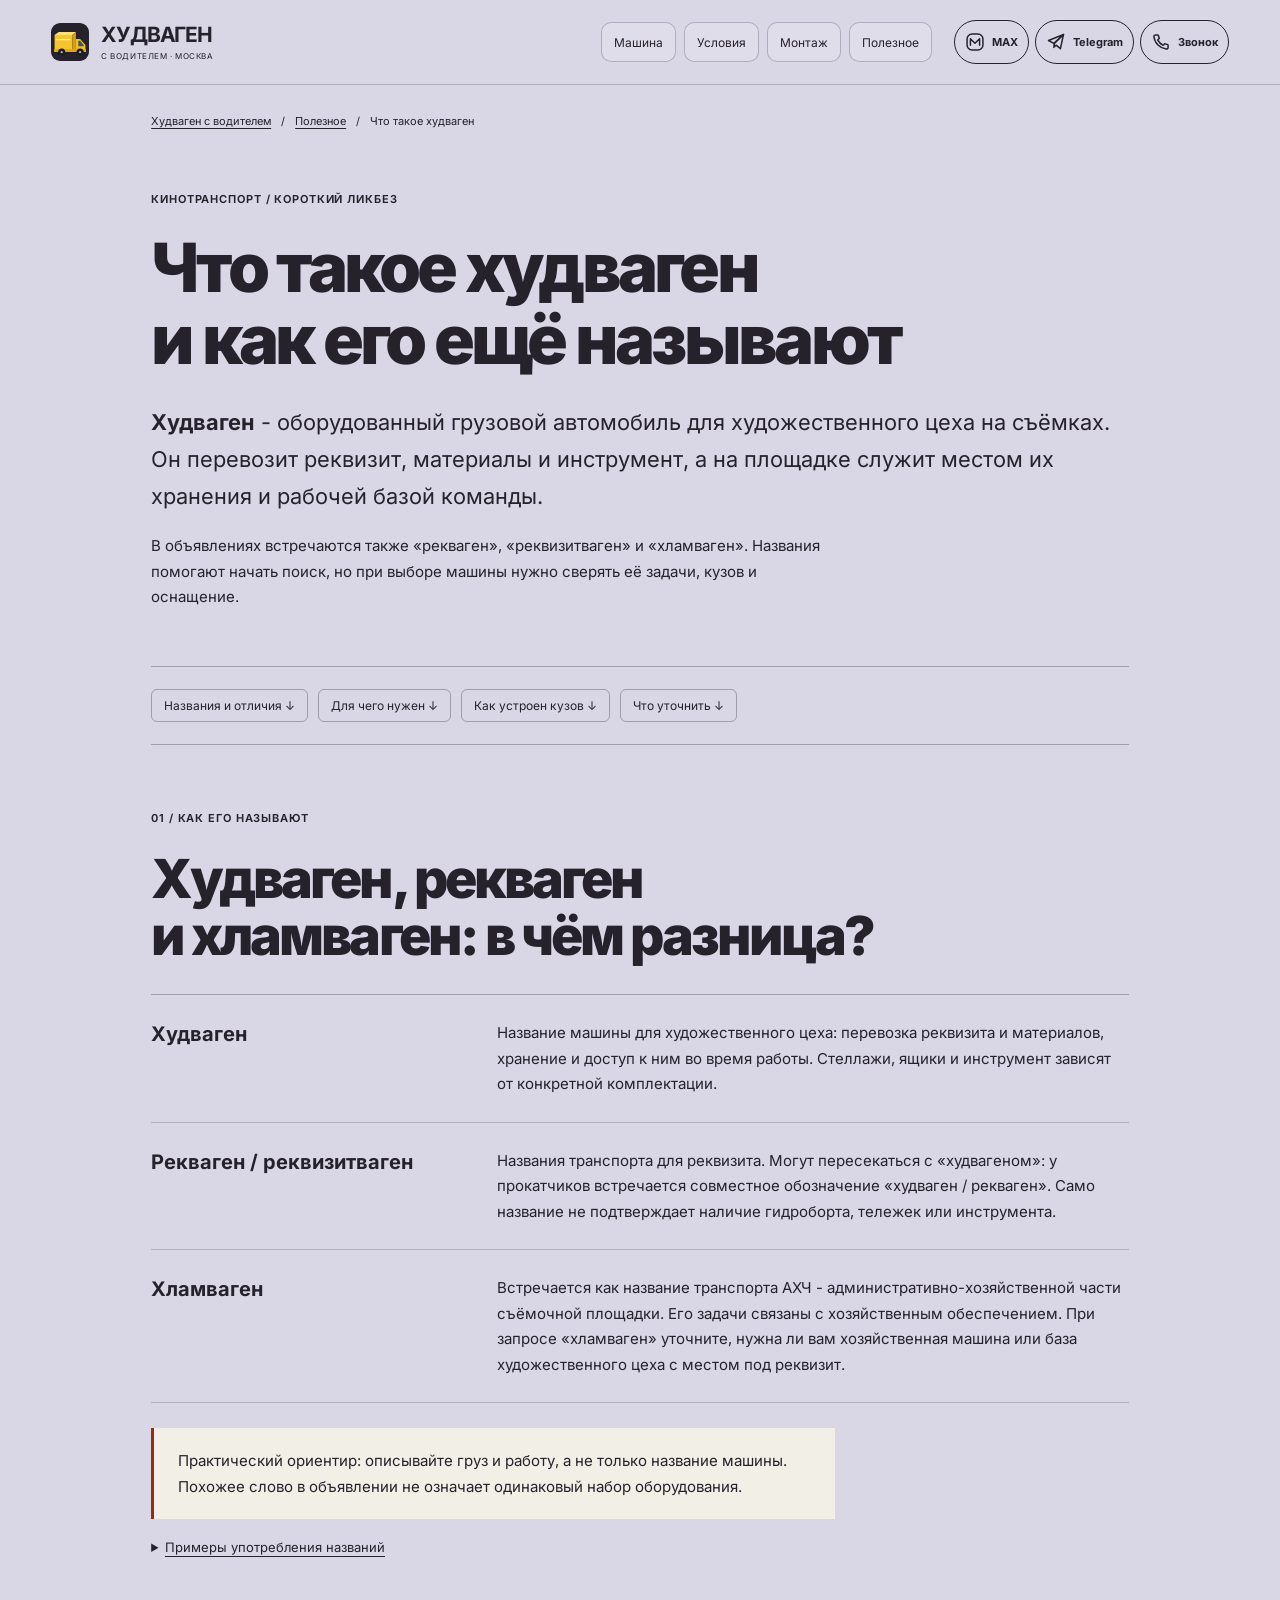
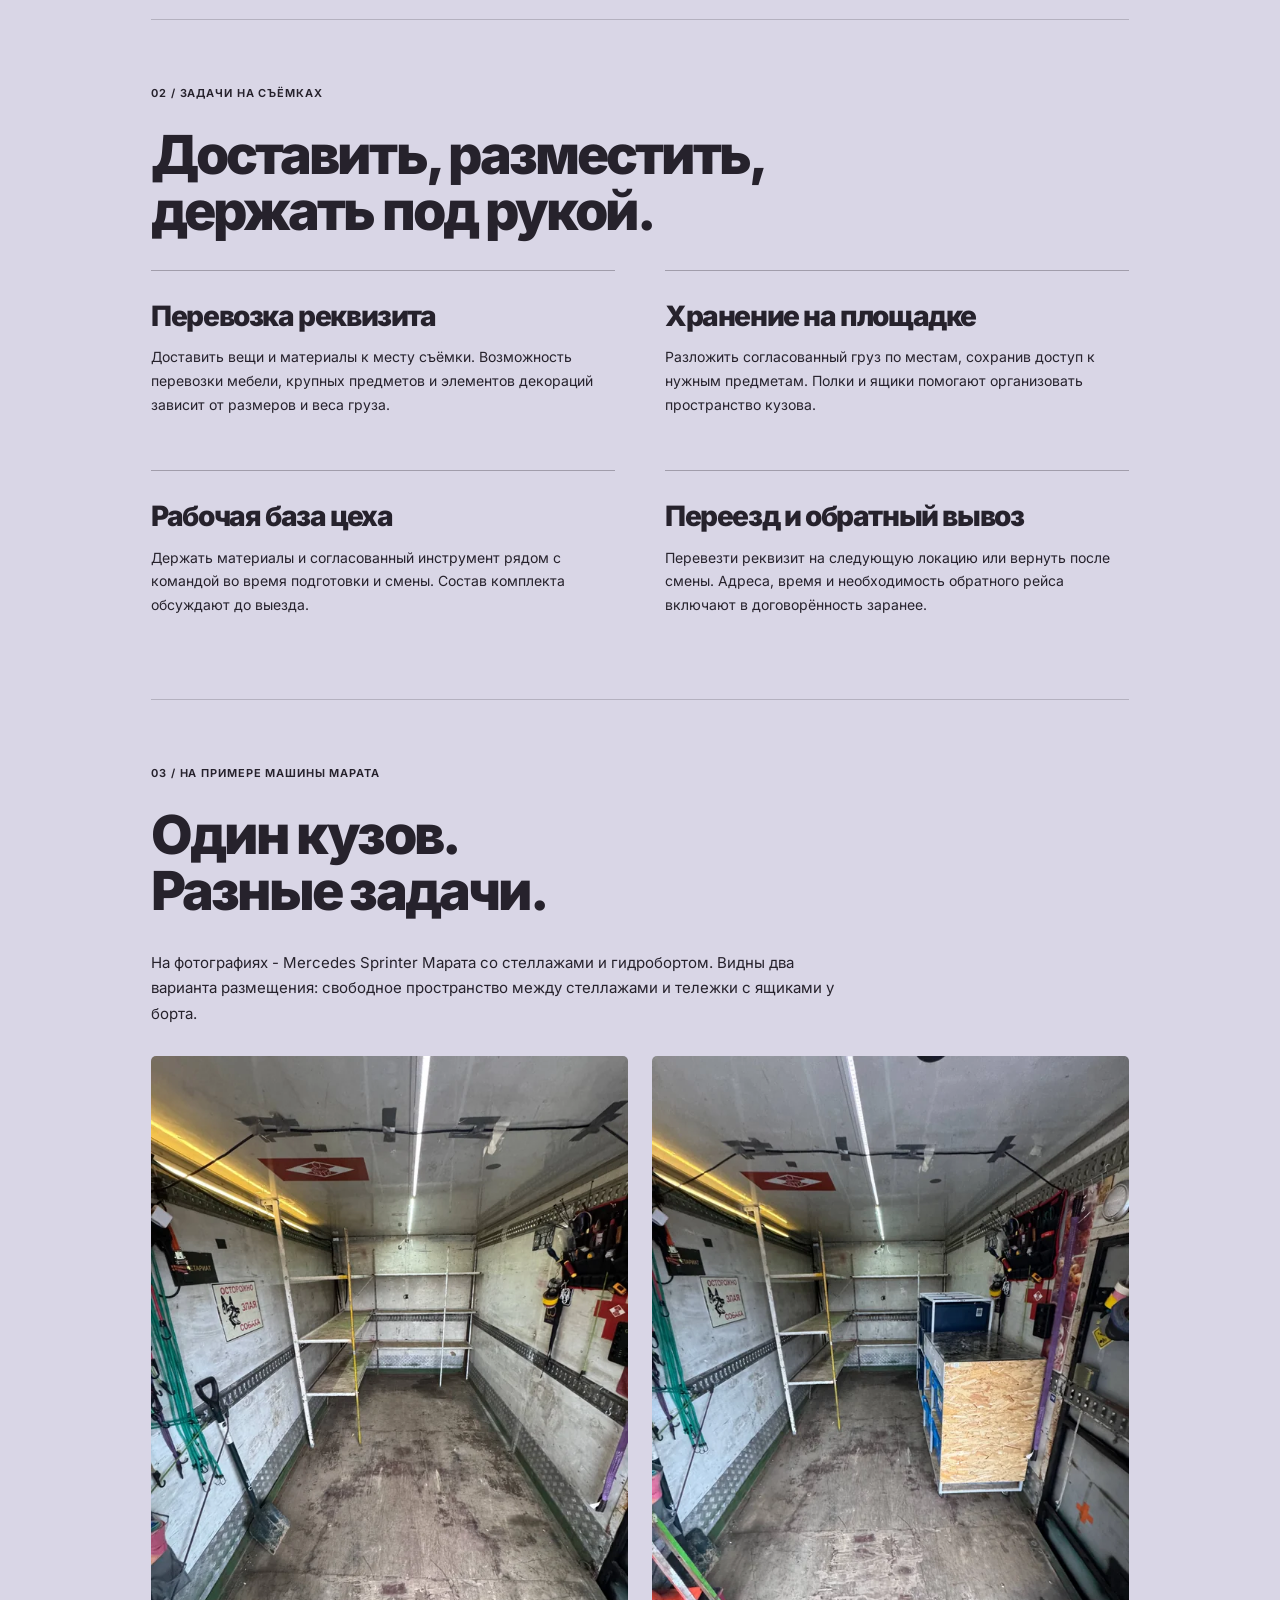
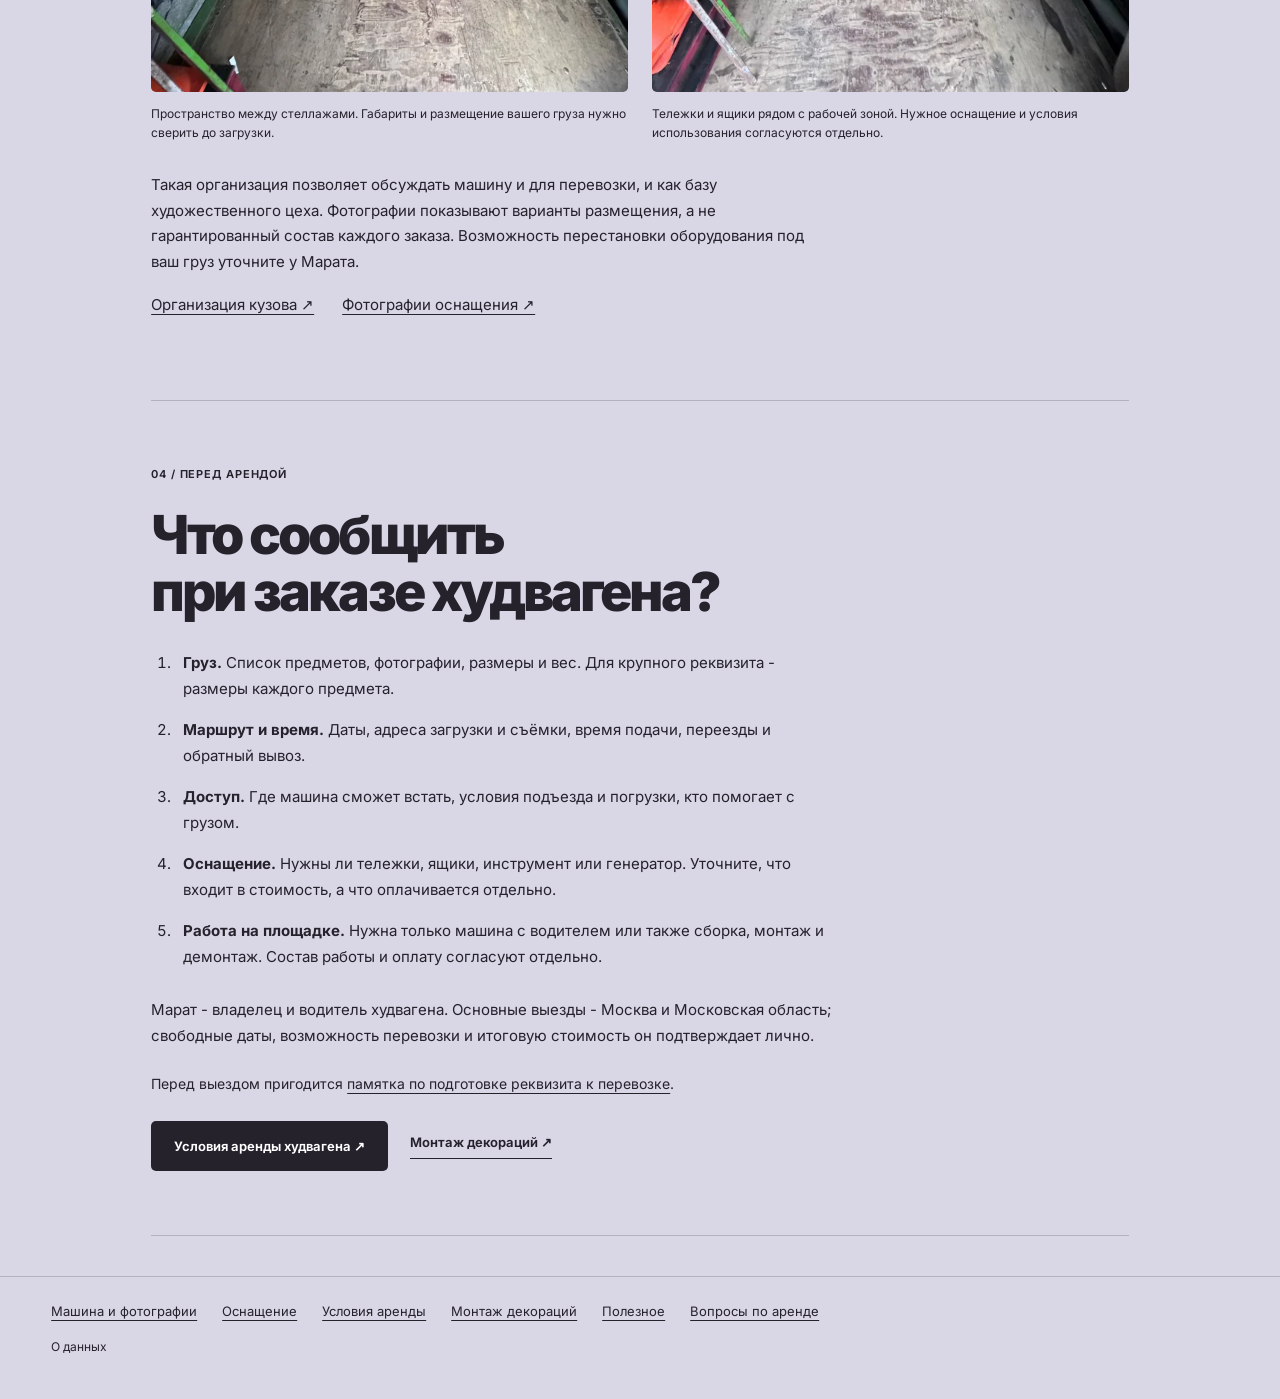
==== commit b9ee4032: "Add useful guides hub and contextual site navigation" ====
--- a/chto-takoe-hudvagen/index.html
+++ b/chto-takoe-hudvagen/index.html
@@ -17,14 +17,14 @@
 <link rel="stylesheet" href="/concepts/shared/experience.css">
 <link rel="stylesheet" href="/site-final/content.css?v=anchors20261013">
 <link rel="preload" href="/assets/fonts/inter-cyrillic.woff2" as="font" type="font/woff2" crossorigin>
-<script type="application/ld+json">{"@context":"https://schema.org","@graph":[{"@type":"Article","@id":"https://www.hudwagen.ru/chto-takoe-hudvagen/#article","headline":"Что такое худваген и как его ещё называют","description":"Для чего нужен худваген на съёмках, как его ещё называют и чем он отличается от хламвагена. Фото кузова, задачи машины и что уточнить перед арендой.","inLanguage":"ru-RU","mainEntityOfPage":"https://www.hudwagen.ru/chto-takoe-hudvagen/","image":"https://www.hudwagen.ru/site-final/assets/hudwagen-workspace-1280.webp"},{"@type":"BreadcrumbList","itemListElement":[{"@type":"ListItem","position":1,"name":"Худваген с водителем","item":"https://www.hudwagen.ru/"},{"@type":"ListItem","position":2,"name":"Что такое худваген","item":"https://www.hudwagen.ru/chto-takoe-hudvagen/"}]}]}</script>
+<script type="application/ld+json">{"@context":"https://schema.org","@graph":[{"@type":"Article","@id":"https://www.hudwagen.ru/chto-takoe-hudvagen/#article","headline":"Что такое худваген и как его ещё называют","description":"Для чего нужен худваген на съёмках, как его ещё называют и чем он отличается от хламвагена. Фото кузова, задачи машины и что уточнить перед арендой.","inLanguage":"ru-RU","mainEntityOfPage":"https://www.hudwagen.ru/chto-takoe-hudvagen/","image":"https://www.hudwagen.ru/site-final/assets/hudwagen-workspace-1280.webp"},{"@type":"BreadcrumbList","itemListElement":[{"@type":"ListItem","position":1,"name":"Худваген с водителем","item":"https://www.hudwagen.ru/"},{"@type":"ListItem","position":2,"name":"Полезное","item":"https://www.hudwagen.ru/poleznoe/"},{"@type":"ListItem","position":3,"name":"Что такое худваген","item":"https://www.hudwagen.ru/chto-takoe-hudvagen/"}]}]}</script>
 <script src="/site-final/consent-metrika.js?v=20261004-goals" defer></script>
-<link rel="stylesheet" href="/site-final/navigation.css?v=controls20261013"><script src="/site-final/navigation.js?v=controls20261013" defer></script><meta property="og:image" content="https://www.hudwagen.ru/site-final/assets/hudwagen-workspace-1280.webp"><link rel="stylesheet" href="/chto-takoe-hudvagen/article.css?v=20261013"></head>
+<link rel="stylesheet" href="/site-final/navigation.css?v=useful20261013"><script src="/site-final/navigation.js?v=useful20261013" defer></script><meta property="og:image" content="https://www.hudwagen.ru/site-final/assets/hudwagen-workspace-1280.webp"><link rel="stylesheet" href="/chto-takoe-hudvagen/article.css?v=20261013"></head>
 <body class="content-site article-site">
 <a class="skip" href="#main">К содержанию</a>
-<header class="topbar site-topbar" id="top" tabindex="-1"><a class="brand" href="/"><img class="brand-truck" src="/site-final/assets/mark.svg" alt="" width="38" height="38"><span><b>ХУДВАГЕН</b><small>С ВОДИТЕЛЕМ · МОСКВА</small></span></a><nav class="top-links" aria-label="Разделы сайта"><a href="/#real">Машина</a><a href="/#terms">Условия</a><a href="/montazh-dekoracij/">Монтаж</a></nav><div class="header-contacts" role="group" aria-label="Связаться с Маратом"><a class="header-contact" href="https://max.ru/u/f9LHodD0cOJyWwkVK0IOzBzi9cnYJhqR4KUHkZVEpKO9ZInxwAOQDD3dlvk" target="_blank" rel="noopener noreferrer" aria-label="Написать Марату в MAX"><svg viewBox="0 0 24 24" fill="none" stroke="currentColor" stroke-width="1.8" stroke-linecap="round" stroke-linejoin="round" aria-hidden="true"><rect x="2.5" y="2.5" width="19" height="19" rx="6"/><path d="M6.5 16V8l5.5 5.5L17.5 8v8"/></svg><span class="contact-word">MAX</span></a><a class="header-contact" href="https://t.me/+79636981001" target="_blank" rel="noopener noreferrer" aria-label="Написать Марату в Telegram"><svg viewBox="0 0 24 24" fill="none" stroke="currentColor" stroke-width="1.8" stroke-linecap="round" stroke-linejoin="round" aria-hidden="true"><path d="m21 3-3.7 17-5.2-4.2-2.7 2.6.6-4.7L21 3Z"/><path d="M21 3 3 10.2l6.4 3.5L21 3Z"/></svg><span class="contact-word">Telegram</span></a><a class="header-contact" href="tel:+79636981001" aria-label="Позвонить Марату: +7 963 698-10-01"><svg viewBox="0 0 24 24" fill="none" stroke="currentColor" stroke-width="1.8" stroke-linecap="round" stroke-linejoin="round" aria-hidden="true"><path d="M5.5 3.5h3l1.5 4-2 2a15 15 0 0 0 6.5 6.5l2-2 4 1.5v3a2 2 0 0 1-2.2 2A17 17 0 0 1 3.5 5.7 2 2 0 0 1 5.5 3.5Z"/></svg><span class="contact-word">Звонок</span></a></div></header>
+<header class="topbar site-topbar" id="top" tabindex="-1"><a class="brand" href="/"><img class="brand-truck" src="/site-final/assets/mark.svg" alt="" width="38" height="38"><span><b>ХУДВАГЕН</b><small>С ВОДИТЕЛЕМ · МОСКВА</small></span></a><nav class="top-links" aria-label="Разделы сайта"><a href="/#real">Машина</a><a href="/#terms">Условия</a><a href="/montazh-dekoracij/">Монтаж</a><a href="/poleznoe/">Полезное</a></nav><div class="header-contacts" role="group" aria-label="Связаться с Маратом"><a class="header-contact" href="https://max.ru/u/f9LHodD0cOJyWwkVK0IOzBzi9cnYJhqR4KUHkZVEpKO9ZInxwAOQDD3dlvk" target="_blank" rel="noopener noreferrer" aria-label="Написать Марату в MAX"><svg viewBox="0 0 24 24" fill="none" stroke="currentColor" stroke-width="1.8" stroke-linecap="round" stroke-linejoin="round" aria-hidden="true"><rect x="2.5" y="2.5" width="19" height="19" rx="6"/><path d="M6.5 16V8l5.5 5.5L17.5 8v8"/></svg><span class="contact-word">MAX</span></a><a class="header-contact" href="https://t.me/+79636981001" target="_blank" rel="noopener noreferrer" aria-label="Написать Марату в Telegram"><svg viewBox="0 0 24 24" fill="none" stroke="currentColor" stroke-width="1.8" stroke-linecap="round" stroke-linejoin="round" aria-hidden="true"><path d="m21 3-3.7 17-5.2-4.2-2.7 2.6.6-4.7L21 3Z"/><path d="M21 3 3 10.2l6.4 3.5L21 3Z"/></svg><span class="contact-word">Telegram</span></a><a class="header-contact" href="tel:+79636981001" aria-label="Позвонить Марату: +7 963 698-10-01"><svg viewBox="0 0 24 24" fill="none" stroke="currentColor" stroke-width="1.8" stroke-linecap="round" stroke-linejoin="round" aria-hidden="true"><path d="M5.5 3.5h3l1.5 4-2 2a15 15 0 0 0 6.5 6.5l2-2 4 1.5v3a2 2 0 0 1-2.2 2A17 17 0 0 1 3.5 5.7 2 2 0 0 1 5.5 3.5Z"/></svg><span class="contact-word">Звонок</span></a></div></header>
 <main id="main" class="content-main">
-<nav class="breadcrumbs" aria-label="Хлебные крошки"><a href="/">Худваген с водителем</a><span aria-hidden="true">/</span><span aria-current="page">Что такое худваген</span></nav>
+<nav class="breadcrumbs" aria-label="Хлебные крошки"><a href="/">Худваген с водителем</a><span aria-hidden="true">/</span><a href="/poleznoe/">Полезное</a><span aria-hidden="true">/</span><span aria-current="page">Что такое худваген</span></nav>
 <article>
 <header class="article-hero">
 <p class="eyebrow">КИНОТРАНСПОРТ / КОРОТКИЙ ЛИКБЕЗ</p>
@@ -76,10 +76,10 @@
 <li><strong>Работа на площадке.</strong> Нужна только машина с водителем или также сборка, монтаж и демонтаж. Состав работы и оплату согласуют отдельно.</li>
 </ol>
 <p>Марат - владелец и водитель худвагена. Основные выезды - Москва и Московская область; свободные даты, возможность перевозки и итоговую стоимость он подтверждает лично.</p>
-<div class="content-actions"><a class="btn" href="/#terms">Условия аренды худвагена ↗</a><a class="text-link" href="/montazh-dekoracij/">Монтаж декораций ↗</a></div>
+<p class="context-reading">Перед выездом пригодится <a href="/podgotovka-rekvizita/">памятка по подготовке реквизита к перевозке</a>.</p><div class="content-actions"><a class="btn" href="/#terms">Условия аренды худвагена ↗</a><a class="text-link" href="/montazh-dekoracij/">Монтаж декораций ↗</a></div>
 </section>
 </article>
 </main>
-<footer class="content-footer"><a href="/">Худваген с водителем</a><a href="/#terms">Условия машины</a><a href="/site-final/privacy.html">О данных</a></footer>
+<footer class="content-footer"><nav class="site-directory" aria-label="Навигация внизу страницы"><a href="/#real">Машина и фотографии</a><a href="/#equipment">Оснащение</a><a href="/#terms">Условия аренды</a><a href="/montazh-dekoracij/">Монтаж декораций</a><a href="/poleznoe/">Полезное</a><a href="/#questions">Вопросы по аренде</a></nav><a href="/site-final/privacy.html">О данных</a></footer>
 <a class="back-to-top" href="#top" aria-label="Наверх, к разделам сайта" hidden><span aria-hidden="true">↑</span> Наверх</a></body>
 </html>
--- a/site-final/navigation.css
+++ b/site-final/navigation.css
@@ -10,3 +10,9 @@
 .content-site .back-to-top{bottom:24px}
 @media(max-width:700px){:is(.is-final,.content-site) .top-links a{padding:9px 4px}.back-to-top{right:12px;bottom:78px;padding:9px 12px}.content-site .back-to-top{bottom:16px}}
 @media(prefers-reduced-motion:reduce){:is(.is-final,.content-site) .top-links a{transition:none}}
+
+.site-directory{display:flex;flex-wrap:wrap;gap:14px 25px;padding:24px 0;margin-top:28px;border-top:1px solid #8886;font-size:13px;line-height:1.5}
+.site-directory a{text-decoration:underline;text-underline-offset:4px}.content-footer .site-directory{flex-basis:100%;margin:0;border:0;padding:0}
+.context-reading{font-size:14px;line-height:1.6;margin-top:24px}.context-reading a{text-decoration:underline;text-underline-offset:4px}
+.top-links a[aria-current="page"]{background:#f2efe6}
+@media(max-width:700px){.site-directory{display:grid;grid-template-columns:repeat(2,minmax(0,1fr));gap:15px;font-size:12px}.content-site .top-links{flex-wrap:wrap}}
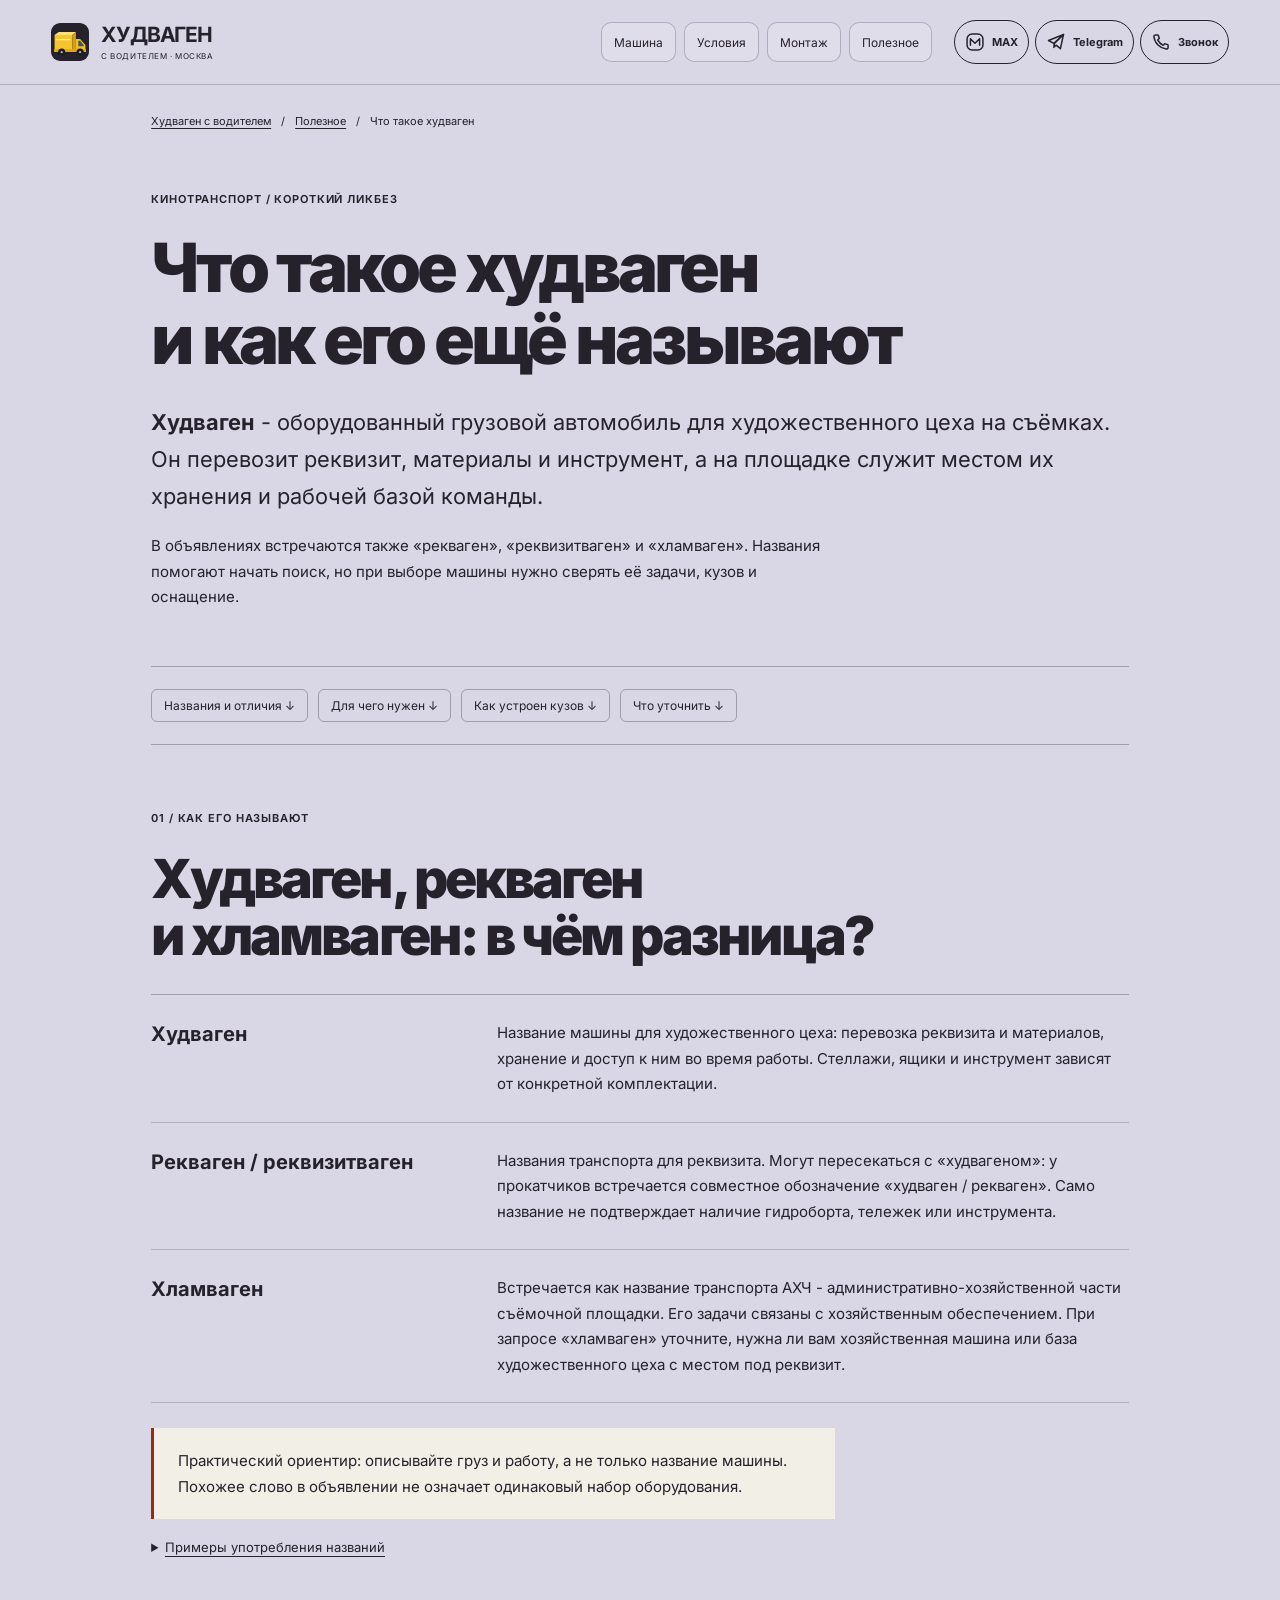
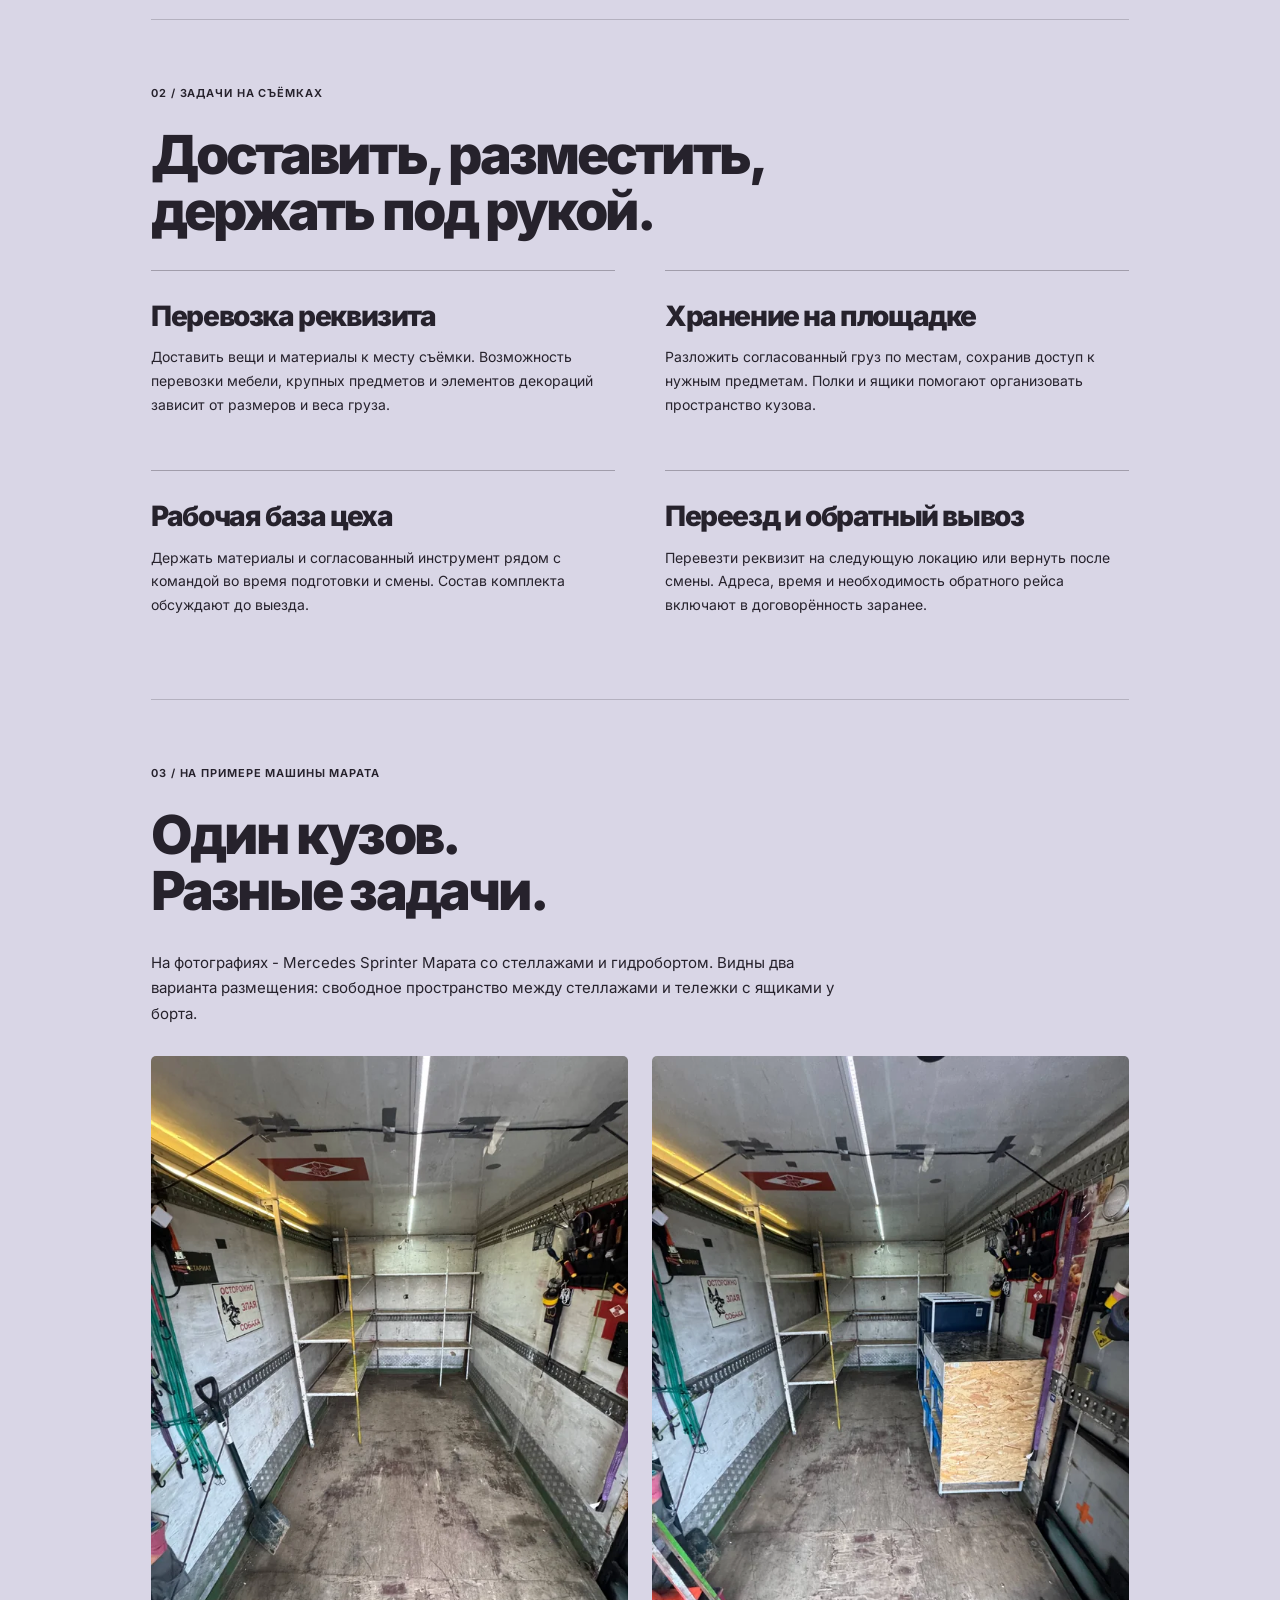
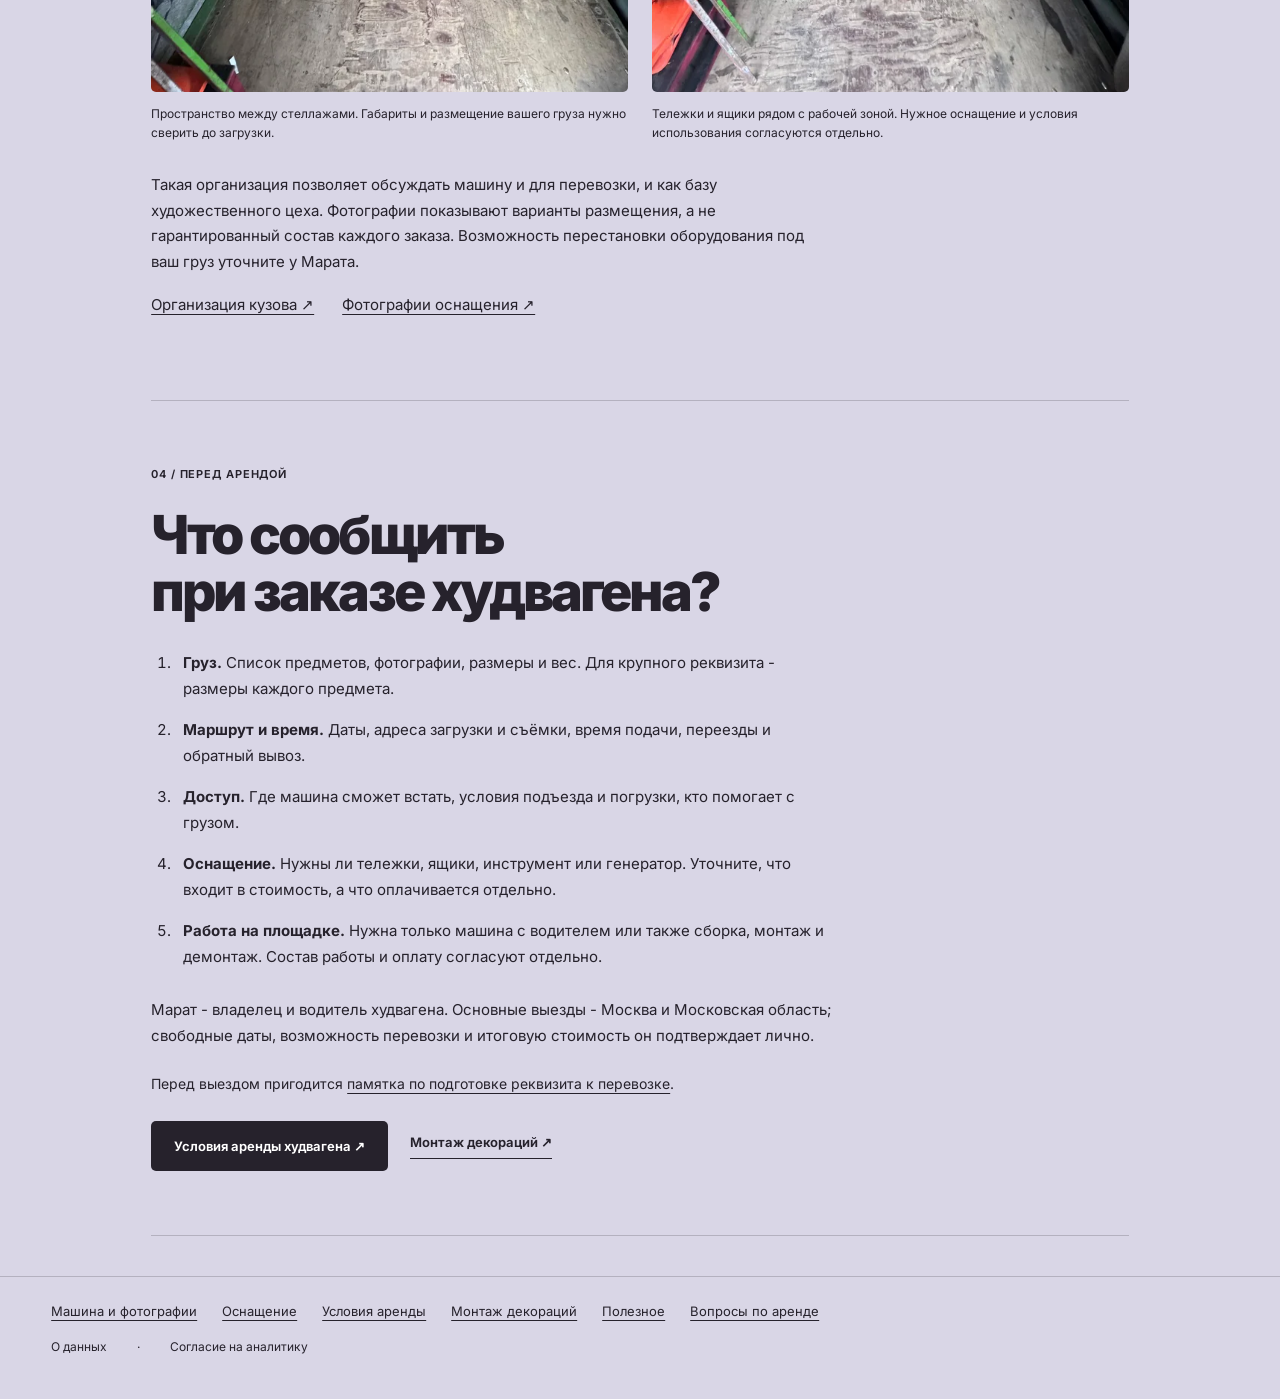
==== commit 851ab11f: "Align data notices and preserve consent-based analytics" ====
--- a/chto-takoe-hudvagen/index.html
+++ b/chto-takoe-hudvagen/index.html
@@ -18,8 +18,8 @@
 <link rel="stylesheet" href="/site-final/content.css?v=anchors20261013">
 <link rel="preload" href="/assets/fonts/inter-cyrillic.woff2" as="font" type="font/woff2" crossorigin>
 <script type="application/ld+json">{"@context":"https://schema.org","@graph":[{"@type":"Article","@id":"https://www.hudwagen.ru/chto-takoe-hudvagen/#article","headline":"Что такое худваген и как его ещё называют","description":"Для чего нужен худваген на съёмках, как его ещё называют и чем он отличается от хламвагена. Фото кузова, задачи машины и что уточнить перед арендой.","inLanguage":"ru-RU","mainEntityOfPage":"https://www.hudwagen.ru/chto-takoe-hudvagen/","image":"https://www.hudwagen.ru/site-final/assets/hudwagen-workspace-1280.webp"},{"@type":"BreadcrumbList","itemListElement":[{"@type":"ListItem","position":1,"name":"Худваген с водителем","item":"https://www.hudwagen.ru/"},{"@type":"ListItem","position":2,"name":"Полезное","item":"https://www.hudwagen.ru/poleznoe/"},{"@type":"ListItem","position":3,"name":"Что такое худваген","item":"https://www.hudwagen.ru/chto-takoe-hudvagen/"}]}]}</script>
-<script src="/site-final/consent-metrika.js?v=20261004-goals" defer></script>
-<link rel="stylesheet" href="/site-final/navigation.css?v=useful20261013"><script src="/site-final/navigation.js?v=useful20261013" defer></script><meta property="og:image" content="https://www.hudwagen.ru/site-final/assets/hudwagen-workspace-1280.webp"><link rel="stylesheet" href="/chto-takoe-hudvagen/article.css?v=20261013"></head>
+<script src="/site-final/consent-metrika.js?v=20261015" defer></script>
+<link rel="stylesheet" href="/site-final/navigation.css?v=useful20261013"><script src="/site-final/navigation.js?v=faq20261013" defer></script><meta property="og:image" content="https://www.hudwagen.ru/site-final/assets/hudwagen-workspace-1280.webp"><link rel="stylesheet" href="/chto-takoe-hudvagen/article.css?v=20261013"></head>
 <body class="content-site article-site">
 <a class="skip" href="#main">К содержанию</a>
 <header class="topbar site-topbar" id="top" tabindex="-1"><a class="brand" href="/"><img class="brand-truck" src="/site-final/assets/mark.svg" alt="" width="38" height="38"><span><b>ХУДВАГЕН</b><small>С ВОДИТЕЛЕМ · МОСКВА</small></span></a><nav class="top-links" aria-label="Разделы сайта"><a href="/#real">Машина</a><a href="/#terms">Условия</a><a href="/montazh-dekoracij/">Монтаж</a><a href="/poleznoe/">Полезное</a></nav><div class="header-contacts" role="group" aria-label="Связаться с Маратом"><a class="header-contact" href="https://max.ru/u/f9LHodD0cOJyWwkVK0IOzBzi9cnYJhqR4KUHkZVEpKO9ZInxwAOQDD3dlvk" target="_blank" rel="noopener noreferrer" aria-label="Написать Марату в MAX"><svg viewBox="0 0 24 24" fill="none" stroke="currentColor" stroke-width="1.8" stroke-linecap="round" stroke-linejoin="round" aria-hidden="true"><rect x="2.5" y="2.5" width="19" height="19" rx="6"/><path d="M6.5 16V8l5.5 5.5L17.5 8v8"/></svg><span class="contact-word">MAX</span></a><a class="header-contact" href="https://t.me/+79636981001" target="_blank" rel="noopener noreferrer" aria-label="Написать Марату в Telegram"><svg viewBox="0 0 24 24" fill="none" stroke="currentColor" stroke-width="1.8" stroke-linecap="round" stroke-linejoin="round" aria-hidden="true"><path d="m21 3-3.7 17-5.2-4.2-2.7 2.6.6-4.7L21 3Z"/><path d="M21 3 3 10.2l6.4 3.5L21 3Z"/></svg><span class="contact-word">Telegram</span></a><a class="header-contact" href="tel:+79636981001" aria-label="Позвонить Марату: +7 963 698-10-01"><svg viewBox="0 0 24 24" fill="none" stroke="currentColor" stroke-width="1.8" stroke-linecap="round" stroke-linejoin="round" aria-hidden="true"><path d="M5.5 3.5h3l1.5 4-2 2a15 15 0 0 0 6.5 6.5l2-2 4 1.5v3a2 2 0 0 1-2.2 2A17 17 0 0 1 3.5 5.7 2 2 0 0 1 5.5 3.5Z"/></svg><span class="contact-word">Звонок</span></a></div></header>
@@ -80,6 +80,6 @@
 </section>
 </article>
 </main>
-<footer class="content-footer"><nav class="site-directory" aria-label="Навигация внизу страницы"><a href="/#real">Машина и фотографии</a><a href="/#equipment">Оснащение</a><a href="/#terms">Условия аренды</a><a href="/montazh-dekoracij/">Монтаж декораций</a><a href="/poleznoe/">Полезное</a><a href="/#questions">Вопросы по аренде</a></nav><a href="/site-final/privacy.html">О данных</a></footer>
+<footer class="content-footer"><nav class="site-directory" aria-label="Навигация внизу страницы"><a href="/#real">Машина и фотографии</a><a href="/#equipment">Оснащение</a><a href="/#terms">Условия аренды</a><a href="/montazh-dekoracij/">Монтаж декораций</a><a href="/poleznoe/">Полезное</a><a href="/#questions">Вопросы по аренде</a></nav><a href="/site-final/privacy.html">О данных</a> · <a href="/site-final/analytics-consent.html">Согласие на аналитику</a></footer>
 <a class="back-to-top" href="#top" aria-label="Наверх, к разделам сайта" hidden><span aria-hidden="true">↑</span> Наверх</a></body>
 </html>
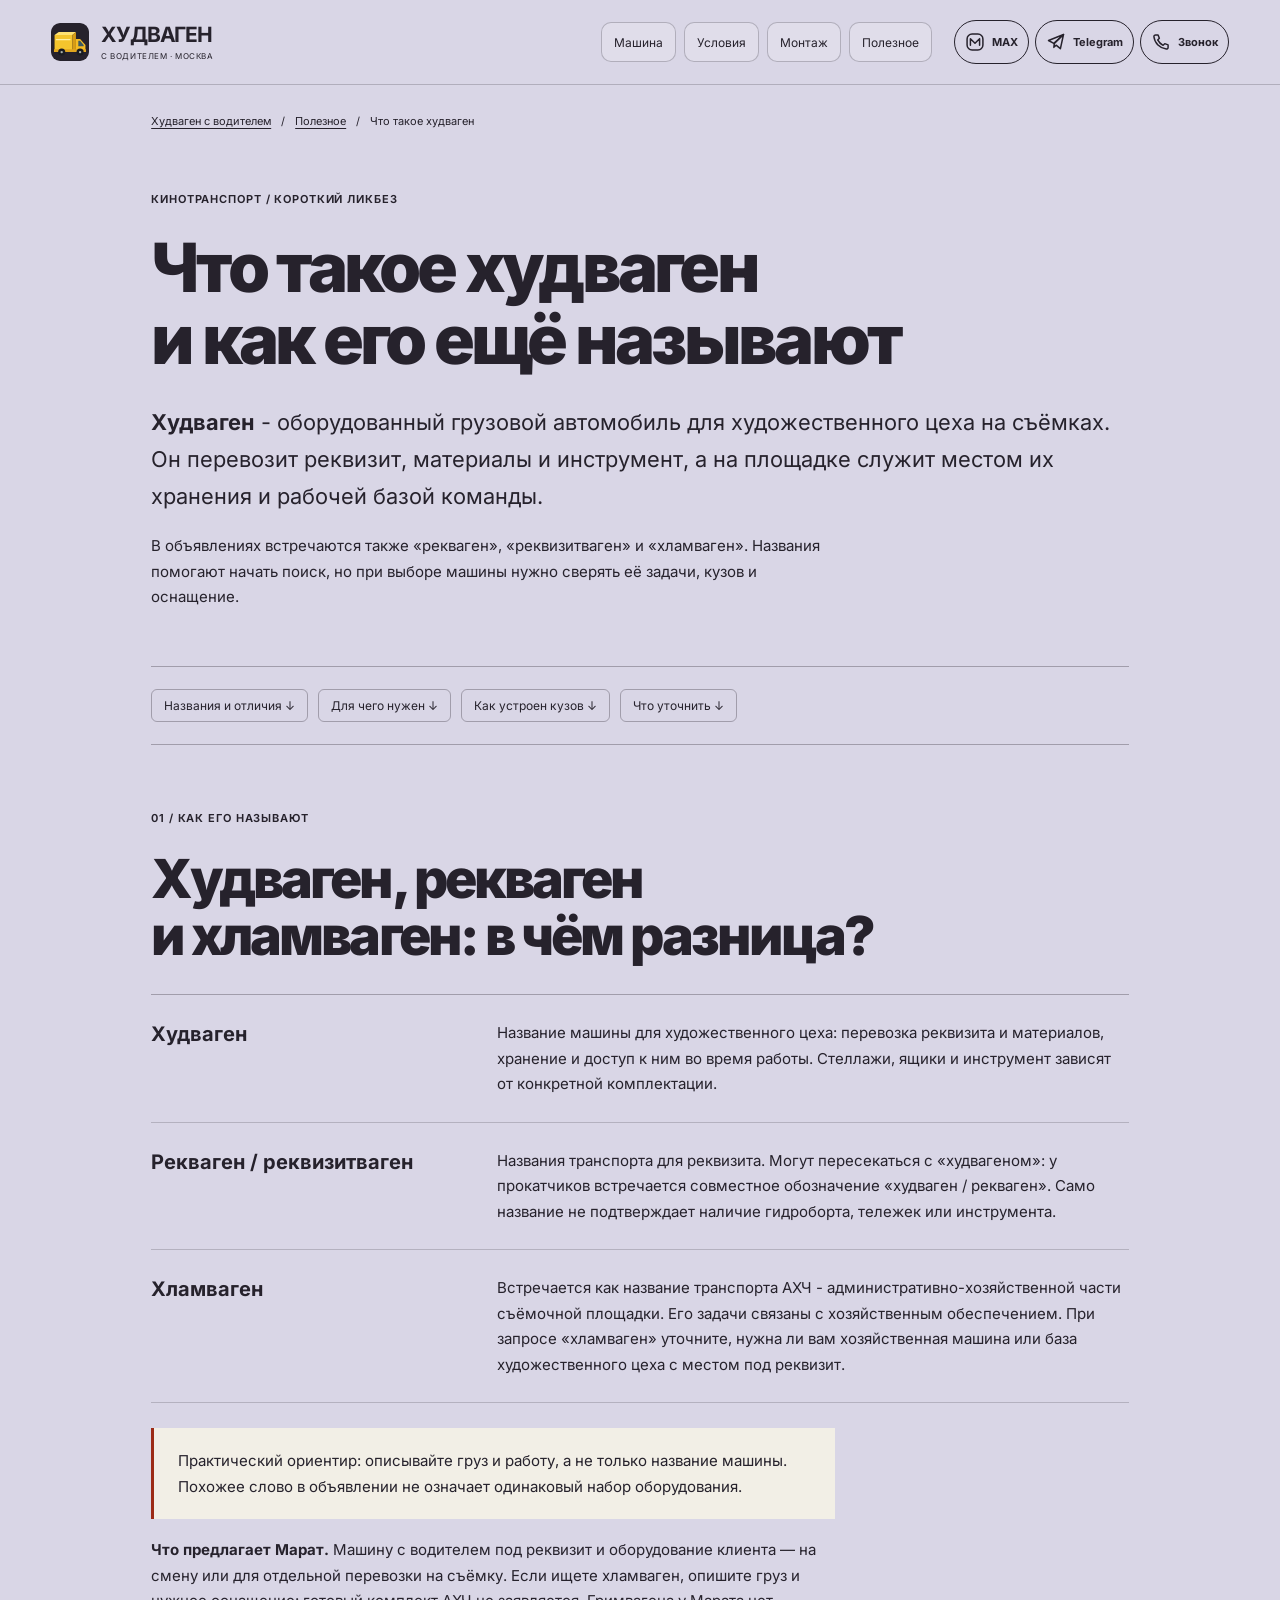
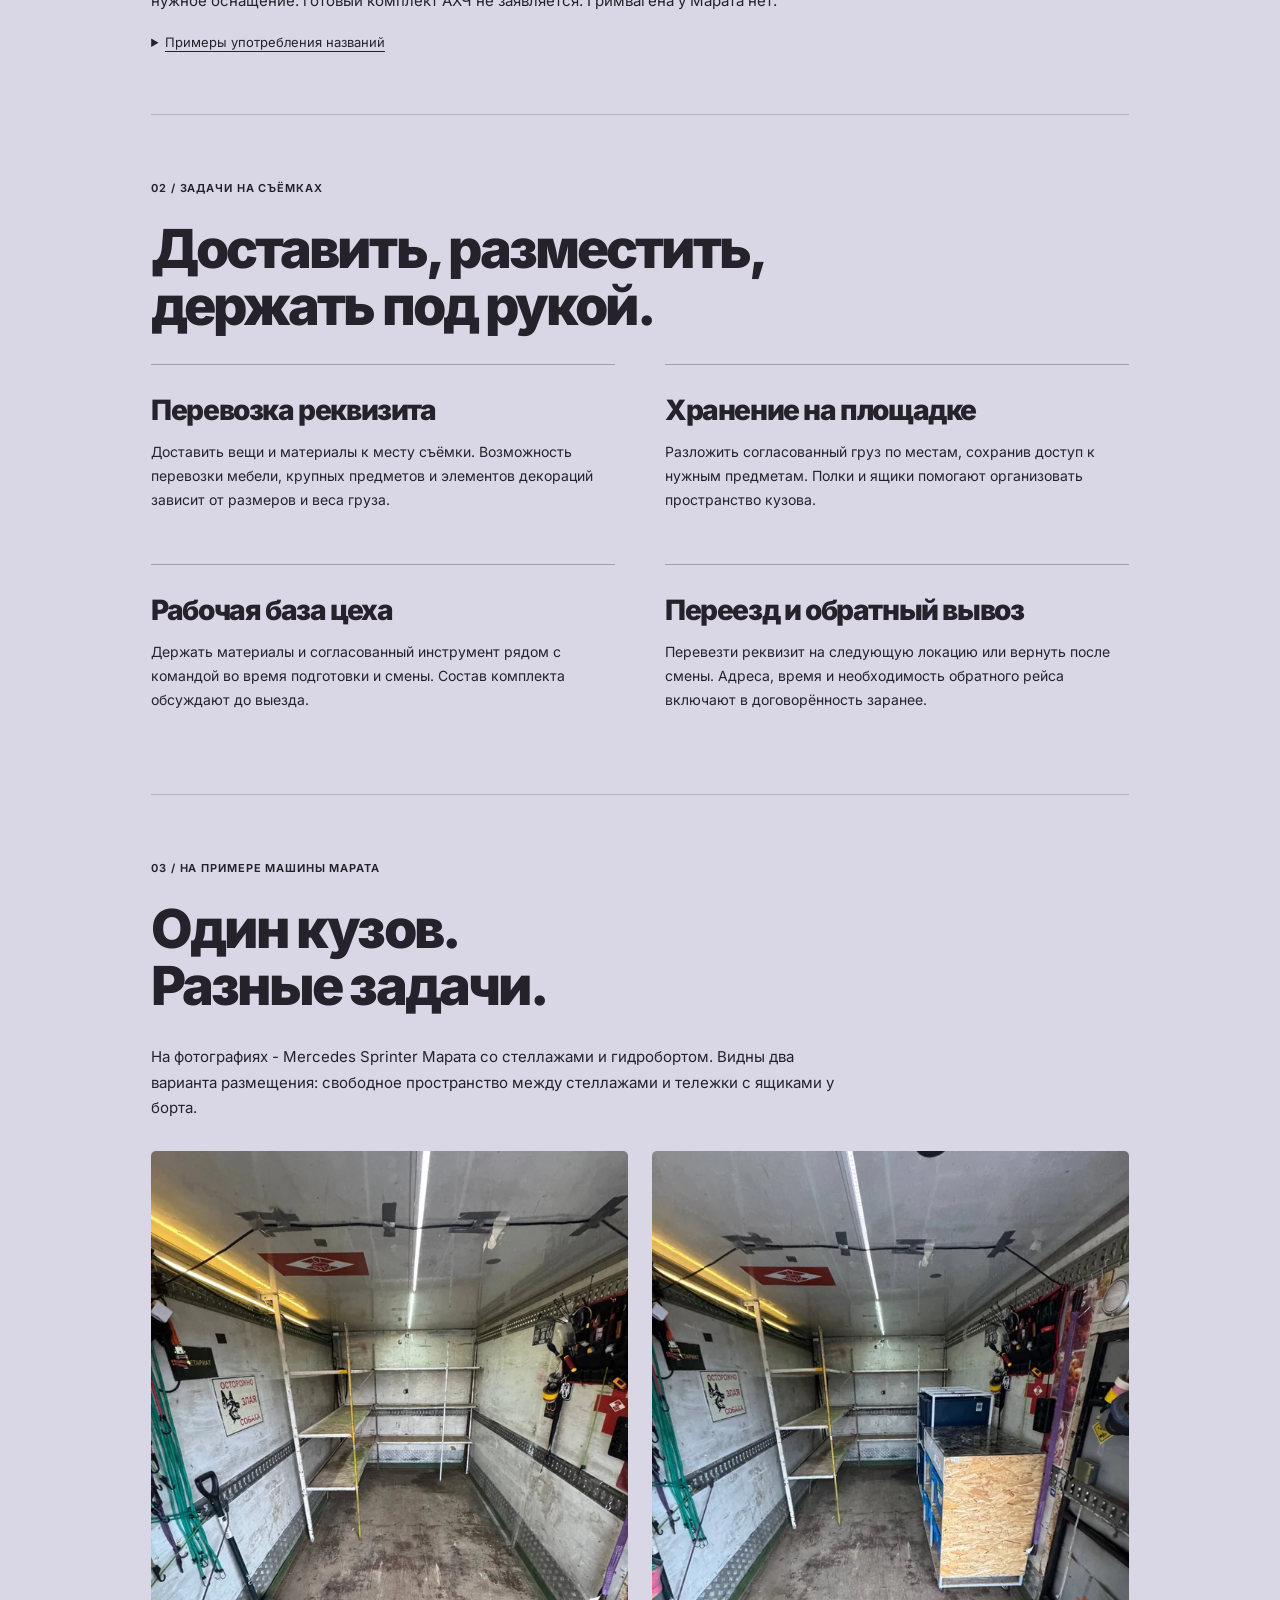
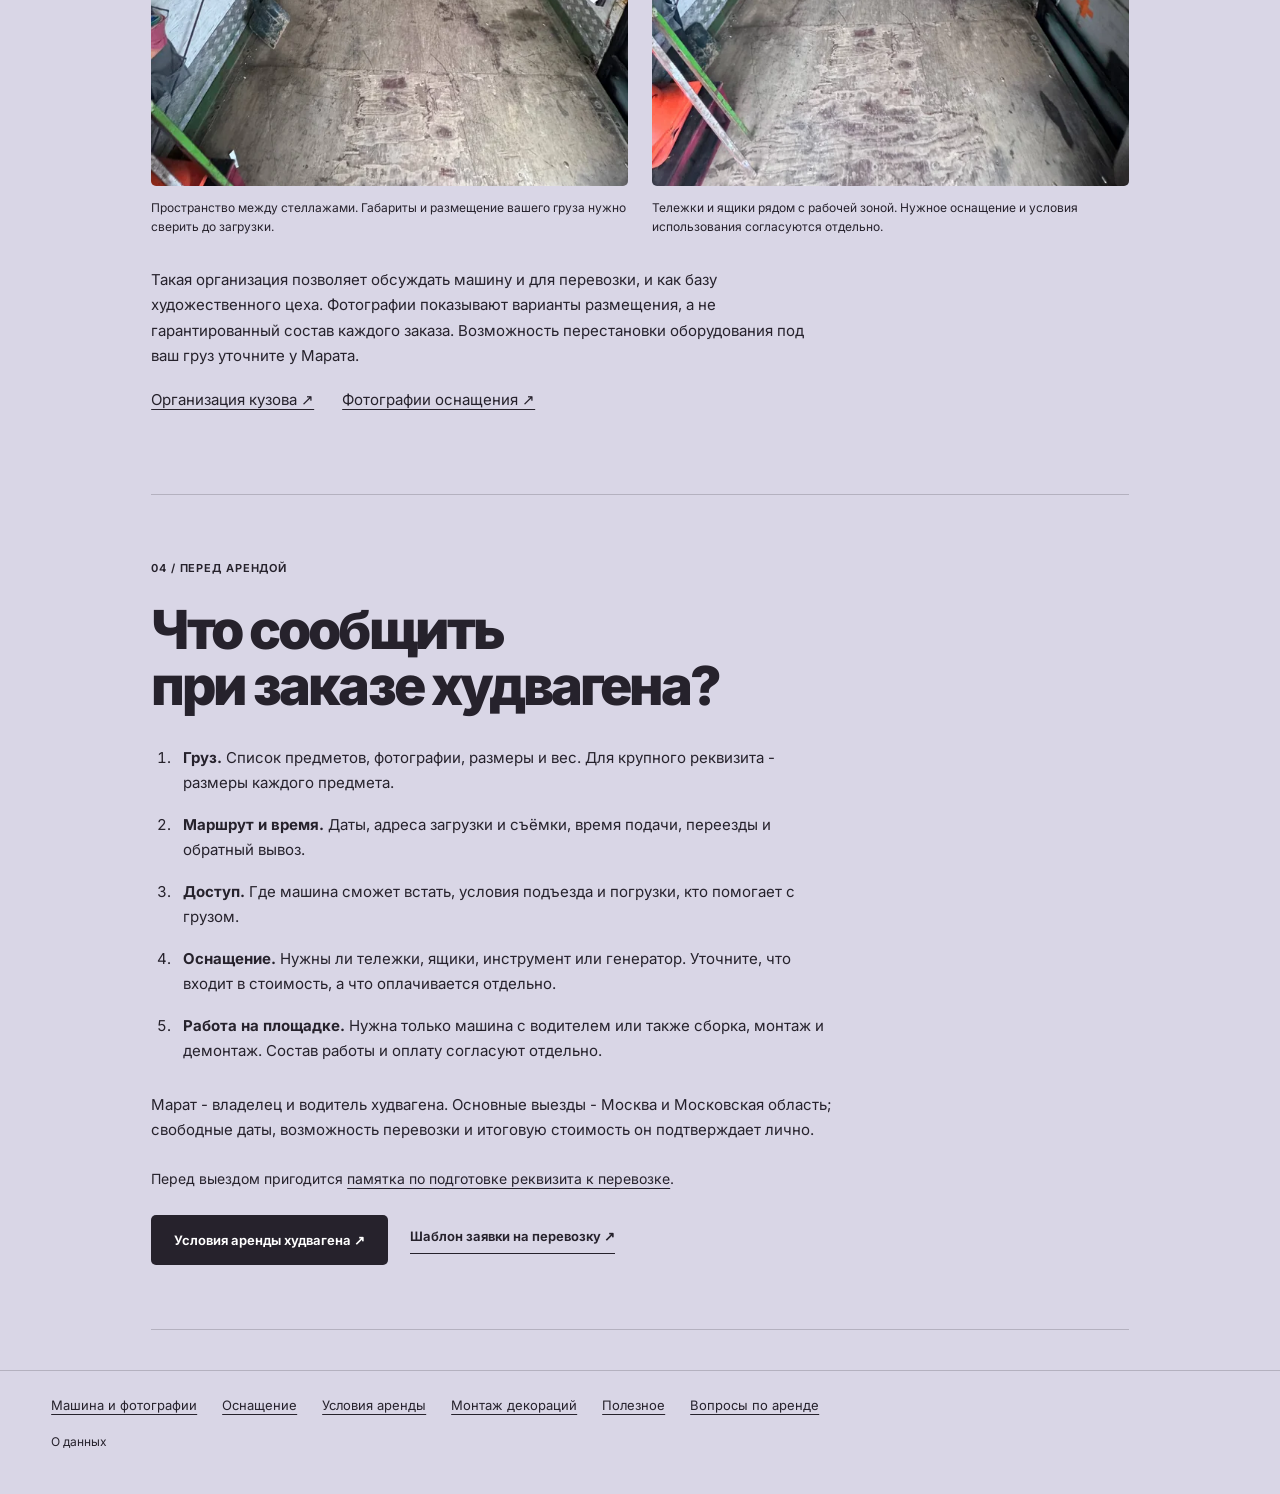
==== commit 36e6d13f: "Improve film transport guide and copyable request template" ====
--- a/chto-takoe-hudvagen/index.html
+++ b/chto-takoe-hudvagen/index.html
@@ -18,7 +18,7 @@
 <link rel="stylesheet" href="/site-final/content.css?v=anchors20261013">
 <link rel="preload" href="/assets/fonts/inter-cyrillic.woff2" as="font" type="font/woff2" crossorigin>
 <script type="application/ld+json">{"@context":"https://schema.org","@graph":[{"@type":"Article","@id":"https://www.hudwagen.ru/chto-takoe-hudvagen/#article","headline":"Что такое худваген и как его ещё называют","description":"Для чего нужен худваген на съёмках, как его ещё называют и чем он отличается от хламвагена. Фото кузова, задачи машины и что уточнить перед арендой.","inLanguage":"ru-RU","mainEntityOfPage":"https://www.hudwagen.ru/chto-takoe-hudvagen/","image":"https://www.hudwagen.ru/site-final/assets/hudwagen-workspace-1280.webp"},{"@type":"BreadcrumbList","itemListElement":[{"@type":"ListItem","position":1,"name":"Худваген с водителем","item":"https://www.hudwagen.ru/"},{"@type":"ListItem","position":2,"name":"Полезное","item":"https://www.hudwagen.ru/poleznoe/"},{"@type":"ListItem","position":3,"name":"Что такое худваген","item":"https://www.hudwagen.ru/chto-takoe-hudvagen/"}]}]}</script>
-<script src="/site-final/consent-metrika.js?v=20261015" defer></script>
+<script src="/site-final/consent-metrika.js?v=20261004-goals" defer></script>
 <link rel="stylesheet" href="/site-final/navigation.css?v=useful20261013"><script src="/site-final/navigation.js?v=faq20261013" defer></script><meta property="og:image" content="https://www.hudwagen.ru/site-final/assets/hudwagen-workspace-1280.webp"><link rel="stylesheet" href="/chto-takoe-hudvagen/article.css?v=20261013"></head>
 <body class="content-site article-site">
 <a class="skip" href="#main">К содержанию</a>
@@ -42,6 +42,7 @@
 <div><dt>Хламваген</dt><dd>Встречается как название транспорта АХЧ - административно-хозяйственной части съёмочной площадки. Его задачи связаны с хозяйственным обеспечением. При запросе «хламваген» уточните, нужна ли вам хозяйственная машина или база художественного цеха с местом под реквизит.</dd></div>
 </dl>
 <p class="article-note">Практический ориентир: описывайте груз и работу, а не только название машины. Похожее слово в объявлении не означает одинаковый набор оборудования.</p>
+<p><strong>Что предлагает Марат.</strong> Машину с водителем под реквизит и оборудование клиента — на смену или для <a href="/#transport">отдельной перевозки на съёмку</a>. Если ищете хламваген, опишите груз и нужное оснащение: готовый комплект АХЧ не заявляется. Гримвагена у Марата нет.</p>
 <details class="article-sources"><summary>Примеры употребления названий</summary><p>В каталоге <a href="https://mediaservice.moscow/">«Медиасервиса»</a> есть совместное обозначение «худваген / рекваген», у <a href="https://challengefilm.ru/arenda-specializirovannogo-transporta">«Челлендж Фильм»</a> - «худваген и реквизитваген». В <a href="https://kino-bank.com/obsluzhivanie-ploshchadki/akhch-transport-i-oborudovanie/">«Кино-банке»</a> хламваген отнесён к транспорту АХЧ. Это примеры употребления, а не единый стандарт комплектации.</p></details>
 </section>
 <section class="content-section" id="tasks">
@@ -76,10 +77,10 @@
 <li><strong>Работа на площадке.</strong> Нужна только машина с водителем или также сборка, монтаж и демонтаж. Состав работы и оплату согласуют отдельно.</li>
 </ol>
 <p>Марат - владелец и водитель худвагена. Основные выезды - Москва и Московская область; свободные даты, возможность перевозки и итоговую стоимость он подтверждает лично.</p>
-<p class="context-reading">Перед выездом пригодится <a href="/podgotovka-rekvizita/">памятка по подготовке реквизита к перевозке</a>.</p><div class="content-actions"><a class="btn" href="/#terms">Условия аренды худвагена ↗</a><a class="text-link" href="/montazh-dekoracij/">Монтаж декораций ↗</a></div>
+<p class="context-reading">Перед выездом пригодится <a href="/podgotovka-rekvizita/">памятка по подготовке реквизита к перевозке</a>.</p><div class="content-actions"><a class="btn" href="/#terms">Условия аренды худвагена ↗</a><a class="text-link" href="/podgotovka-rekvizita/#message">Шаблон заявки на перевозку ↗</a></div>
 </section>
 </article>
 </main>
-<footer class="content-footer"><nav class="site-directory" aria-label="Навигация внизу страницы"><a href="/#real">Машина и фотографии</a><a href="/#equipment">Оснащение</a><a href="/#terms">Условия аренды</a><a href="/montazh-dekoracij/">Монтаж декораций</a><a href="/poleznoe/">Полезное</a><a href="/#questions">Вопросы по аренде</a></nav><a href="/site-final/privacy.html">О данных</a> · <a href="/site-final/analytics-consent.html">Согласие на аналитику</a></footer>
+<footer class="content-footer"><nav class="site-directory" aria-label="Навигация внизу страницы"><a href="/#real">Машина и фотографии</a><a href="/#equipment">Оснащение</a><a href="/#terms">Условия аренды</a><a href="/montazh-dekoracij/">Монтаж декораций</a><a href="/poleznoe/">Полезное</a><a href="/#questions">Вопросы по аренде</a></nav><a href="/site-final/privacy.html">О данных</a></footer>
 <a class="back-to-top" href="#top" aria-label="Наверх, к разделам сайта" hidden><span aria-hidden="true">↑</span> Наверх</a></body>
 </html>
